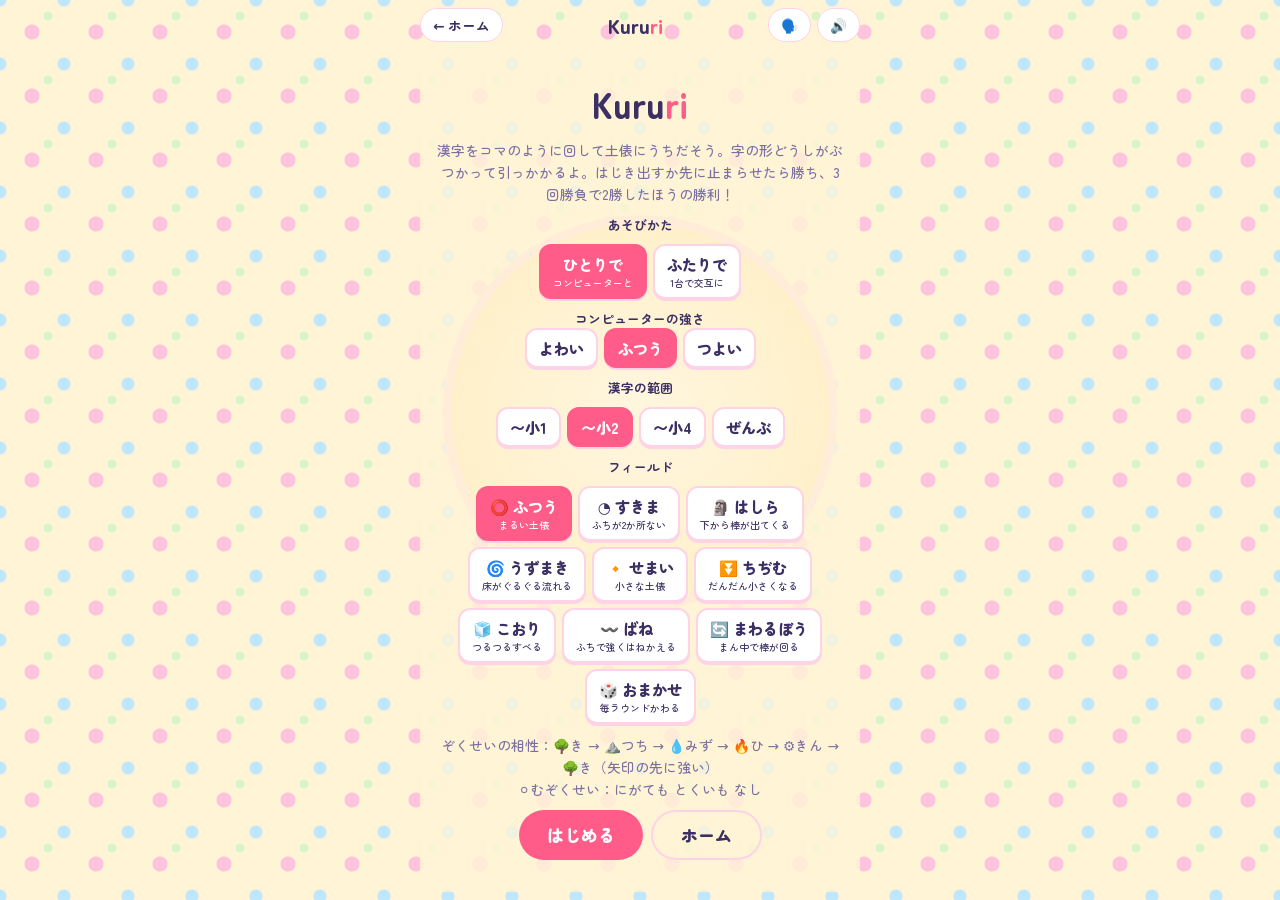
==== koma.html @ aec31d91 "Add files via upload" ====
<!DOCTYPE html>
<html lang="ja">
<head>
<meta charset="utf-8">
<meta name="viewport" content="width=device-width, initial-scale=1, maximum-scale=1, user-scalable=no, viewport-fit=cover">
<title>Kururi</title>
<meta name="apple-mobile-web-app-capable" content="yes">
<meta name="mobile-web-app-capable" content="yes">
<meta name="apple-mobile-web-app-title" content="Busyu">
<meta name="theme-color" content="#FFF4D6">
<link rel="manifest" href="manifest.json">
<link rel="apple-touch-icon" href="icon-180.png">
<link rel="icon" href="icon-192.png">
<link rel="stylesheet" href="fonts.css">
<style>
:root{
  box-sizing:border-box;padding-top:env(safe-area-inset-top,0px);padding-bottom:env(safe-area-inset-bottom,0px);
  --bg:#EEEAE2;--ink:#2A2620;--muted:#6F675C;--field:#FBF9F5;--line:#DCD4C7;--shu:#C8402E;--ai:#2F6DB5;--gold:#E0A100;
  --dish1:#F4EFE6;--dish2:#D9CDB8;
}
@media (prefers-color-scheme:dark){:root:not([data-theme="light"]):not([data-theme="pop"]){--bg:#15130F;--ink:#EEE8DE;--muted:#9C9384;--field:#1F1C17;--line:#3A352D;--shu:#F07A6A;--ai:#6FA8E8;--gold:#F2C14E;--dish1:#2A261F;--dish2:#141210}}
:root[data-theme="dark"]{--bg:#15130F;--ink:#EEE8DE;--muted:#9C9384;--field:#1F1C17;--line:#3A352D;--shu:#F07A6A;--ai:#6FA8E8;--gold:#F2C14E;--dish1:#2A261F;--dish2:#141210}
*{box-sizing:border-box}
html,body{margin:0;height:100%}
body{background:var(--bg);color:var(--ink);font-family:"Zen Maru Gothic","Hiragino Maru Gothic ProN","Hiragino Sans","Noto Sans JP",system-ui,sans-serif;
  display:flex;flex-direction:column;align-items:center;padding:8px 10px;overflow:hidden;-webkit-tap-highlight-color:transparent;user-select:none;-webkit-user-select:none}
.top{display:flex;align-items:center;justify-content:space-between;width:100%;max-width:440px;margin-bottom:4px;gap:8px}
h1{font-size:1.3rem;font-weight:900;margin:0}
h1 span{color:var(--shu)}
.icon{font:inherit;font-size:.85rem;font-weight:700;height:34px;padding:0 12px;border-radius:999px;border:1.5px solid var(--line);background:var(--field);color:var(--ink);cursor:pointer}
.icon[aria-pressed="false"]{opacity:.45}
.stage{position:relative;flex:1;min-height:0;width:100%;max-width:440px;display:flex;justify-content:center}
canvas{display:block;height:100%;max-width:100%;touch-action:none}
.overlay{position:absolute;inset:0;display:flex;flex-direction:column;align-items:center;justify-content:safe center;gap:10px;padding:16px;text-align:center;overflow-y:auto;
  background:color-mix(in srgb,var(--bg) 93%,transparent);z-index:5;border-radius:16px}
.overlay[hidden]{display:none}
.overlay.flip{transform:rotate(180deg)}
.overlay h2{font-size:clamp(1.6rem,7vw,2.2rem);font-weight:900;margin:0}
.overlay p{margin:0;color:var(--muted);line-height:1.6;font-size:.86rem}
.who{font-weight:900;font-size:1.05rem;padding:4px 14px;border-radius:999px;color:#fff}
.who.a{background:var(--shu)}.who.b{background:var(--ai)}
.seg{display:flex;gap:6px;flex-wrap:wrap;justify-content:center}
.seg button{font:inherit;font-weight:900;font-size:.95rem;padding:7px 12px;border-radius:12px;border:2px solid var(--line);background:var(--field);color:var(--ink);cursor:pointer;min-width:52px}
.seg button[aria-pressed="true"]{border-color:var(--shu);background:var(--shu);color:#fff}
.seg small{display:block;font-size:.62rem;font-weight:500}
.label{font-weight:700;font-size:.8rem}
.cards{display:grid;grid-template-columns:repeat(2,minmax(0,1fr));gap:8px;width:100%;max-width:380px}
.card{font:inherit;color:var(--ink);background:var(--field);border:2px solid var(--line);border-radius:16px;padding:10px 8px;cursor:pointer;display:flex;flex-direction:column;align-items:center;gap:2px}
.card[aria-pressed="true"]{border-color:var(--ec);box-shadow:0 0 0 2px var(--ec) inset}
.card{position:relative}
.card .fav{position:absolute;top:6px;left:8px;font-size:.62rem;font-weight:900;color:var(--gold)}
.card .k{font-size:2.6rem;font-weight:900;line-height:1.1;color:var(--ec)}
.card .y{font-size:.85rem;font-weight:900}
.card .el{font-size:.72rem;font-weight:700;color:#fff;background:var(--ec);border-radius:999px;padding:1px 10px;margin:2px 0}
.card .st{font-size:.68rem;color:var(--muted);line-height:1.5;text-align:left;width:100%;padding:0 4px}
.card .st b{color:var(--gold);letter-spacing:-1px}
.quizk{font-size:4.2rem;font-weight:900;line-height:1}
.choices{display:grid;gap:8px;width:100%;max-width:300px}
.choices button{font:inherit;font-size:1.3rem;font-weight:900;padding:12px;border-radius:14px;border:2px solid var(--line);background:var(--field);color:var(--ink);cursor:pointer}
.choices button.ok{background:#2E8B57;border-color:#2E8B57;color:#fff}
.choices button.ng{background:var(--shu);border-color:var(--shu);color:#fff}
button.go,button.sub{font:inherit;font-weight:900;font-size:1.05rem;border:none;border-radius:999px;padding:11px 28px;background:var(--shu);color:#fff;cursor:pointer}
button.go:disabled{opacity:.4}
button.sub{background:transparent;color:var(--ink);border:2px solid var(--line)}
button:focus-visible{outline:3px solid var(--ink);outline-offset:3px}
.btns{display:flex;gap:8px;flex-wrap:wrap;justify-content:center}
.chart{font-size:.75rem;color:var(--muted);line-height:1.6}
.fab{position:absolute;z-index:3;border:none;border-radius:999px;font:inherit;font-weight:900;cursor:pointer;touch-action:none;padding:0 16px;height:46px}
.fab[hidden]{display:none}
#confirm{left:50%;transform:translateX(-50%);bottom:10px;background:var(--ink);color:var(--field);font-size:1rem}
#confirm.topside{bottom:auto;top:10px;transform:translateX(-50%) rotate(180deg)}
#spA{left:10px;bottom:10px;background:var(--shu);color:#fff}
#spB{right:10px;top:10px;background:var(--ai);color:#fff;transform:rotate(180deg)}
#spB.cpu{display:none}
.fab:disabled{opacity:.3}
.askbox{z-index:20!important;background:color-mix(in srgb,var(--bg) 85%,transparent)!important}
/* pop theme for kids: pastel colours, polka dots */
:root[data-theme="pop"]{--bg:#FFF4D6;--ink:#3B2F63;--muted:#7C70A3;--field:#FFFFFF;--line:#FFD3E6;--shu:#FF5C8A;--slab:#F4A259;--ai:#3D8BFF;--gold:#FFB400;--dish1:#FFFFFF;--dish2:#FFE39A}
:root[data-theme="pop"] body{background:
  radial-gradient(circle,#FFC4DD 0 7px,transparent 8px) 0 0/64px 64px,
  radial-gradient(circle,#BFE6FF 0 6px,transparent 7px) 32px 32px/64px 64px,
  radial-gradient(circle,#D7F5C4 0 4px,transparent 5px) 16px 48px/64px 64px,
  #FFF4D6}
:root[data-theme="pop"] .overlay{background:color-mix(in srgb,#FFF4D6 80%,transparent)}
:root[data-theme="pop"] #home,:root[data-theme="pop"] #zukan{background:transparent}
:root[data-theme="pop"] .tile{background:color-mix(in srgb,var(--tc) 14%,#fff);border-color:color-mix(in srgb,var(--tc) 35%,#fff);box-shadow:0 4px 0 color-mix(in srgb,var(--tc) 45%,#fff)}
:root[data-theme="pop"] .seg button,:root[data-theme="pop"] .card,:root[data-theme="pop"] .chip{box-shadow:0 2px 0 var(--line)}
.themes{display:flex;gap:6px;justify-content:center;flex-wrap:wrap;margin-top:6px}
.themes button{font:inherit;font-size:.78rem;font-weight:700;padding:5px 10px;border-radius:999px;border:1.5px solid var(--line);background:var(--field);color:var(--ink);cursor:pointer}
.themes button[aria-pressed="true"]{background:var(--ink);color:var(--field);border-color:var(--ink)}
</style>
<script>try{const t=localStorage.getItem("bd-theme")||"pop";if(t!=="auto")document.documentElement.dataset.theme=t}catch(e){document.documentElement.dataset.theme="pop"}</script>

</head>
<body>
<div class="top">
  <button class="icon" id="backBtn">← ホーム</button>
  <h1>Kuru<span>ri</span></h1>
  <div style="display:flex;gap:6px"><button class="icon" id="voiceBtn" aria-label="読み上げ">🗣️</button><button class="icon" id="sfxBtn" aria-label="効果音">🔊</button></div>
</div>
<div class="stage" id="stage">
  <canvas id="cv"></canvas>
  <button class="fab" id="confirm" hidden>けってい</button>
  <button class="fab" id="spA" hidden>ひっさつ！</button>
  <button class="fab" id="spB" hidden>ひっさつ！</button>

  <div class="overlay" id="menu">
    <h2>Kuru<span style="color:var(--shu)">ri</span></h2>
    <p>漢字をコマのように回して土俵にうちだそう。字の形どうしがぶつかって引っかかるよ。はじき出すか先に止まらせたら勝ち、3回勝負で2勝したほうの勝利！</p>
    <div class="label">あそびかた</div>
    <div class="seg" id="modeSeg"><button data-v="cpu">ひとりで<small>コンピューターと</small></button><button data-v="vs">ふたりで<small>1台で交互に</small></button></div>
    <div id="lvBox"><div class="label">コンピューターの強さ</div>
      <div class="seg" id="lvSeg"><button data-v="1">よわい</button><button data-v="2">ふつう</button><button data-v="3">つよい</button></div></div>
    <div class="label">漢字の範囲</div>
    <div class="seg" id="grSeg"></div>
    <div class="label">フィールド</div>
    <div class="seg" id="fieldSeg"></div>
    <p class="chart">ぞくせいの相性：🌳き → ⛰️つち → 💧みず → 🔥ひ → ⚙️きん → 🌳き（矢印の先に強い）<br>⚪むぞくせい：にがても とくいも なし</p>
    <div class="btns"><button class="go" id="startBtn">はじめる</button><button class="sub" id="menuHome">ホーム</button></div>
  </div>

  <div class="overlay" id="pick" hidden>
    <span class="who" id="pickWho"></span>
    <p>コマにする漢字をえらぼう。字が大きくて画数が多いほど重く、少ないほど速い。</p>
    <div class="cards" id="cards"></div>
    <button class="go" id="pickOk" disabled>これにする</button>
  </div>

  <div class="overlay" id="quiz" hidden>
    <span class="who" id="quizWho"></span>
    <p>よみクイズ！正解すると回転パワーアップ</p>
    <div class="quizk" id="quizK"></div>
    <div class="choices" id="choices"></div>
    <p id="quizMsg" style="min-height:1.6em;font-weight:900;color:var(--ink)"></p>
  </div>

  <div class="overlay askbox" id="ask" hidden>
    <p class="big" id="askMsg">ゲームをやめてホームにもどりますか？</p>
    <div class="btns"><button class="go" id="askYes">もどる</button><button class="sub" id="askNo">つづける</button></div>
  </div>
  <div class="overlay" id="result" hidden>
    <h2 id="resTitle"></h2>
    <p id="resDetail" style="font-size:1rem;color:var(--ink)"></p>
    <div class="btns"><button class="go" id="againBtn">もう一回</button><button class="sub" id="menuBtn">設定</button></div>
  </div>
</div>
<script src="matter.min.js"></script>
<script>
// ================= data =================
// 字|学年(7=中学)|音|訓|意味  — grouped by radical
const RAD_SRC=[
 ["氵","さんずい","#2F80D0","h.32",`水|1|スイ|みず|みず|w
海|2|カイ|うみ|うみ
池|2|チ|いけ|いけ
汽|2|キ|—|ゆげ
活|2|カツ|—|いきる・いきいきする
泳|3|エイ|およ(ぐ)|およぐ
波|3|ハ|なみ|なみ
湖|3|コ|みずうみ|みずうみ
流|3|リュウ・ル|なが(れる)|ながれる
決|3|ケツ|き(める)|きめる
港|3|コウ|みなと|みなと
温|3|オン|あたた(かい)|あたたかい
漢|3|カン|—|中国の古い国の名・おとこ
油|3|ユ|あぶら|あぶら
洗|6|セン|あら(う)|あらう
澤|7|タク|さわ|さわ（沢の古い字）`],
 ["木","きへん","#8B5A2B","h.38",`木|1|モク・ボク|き|き|w
本|1|ホン|もと|ほん・もと|w
森|1|シン|もり|もり|w
林|1|リン|はやし|はやし
校|1|コウ|—|まなびや・学校
村|1|ソン|むら|むら
板|3|ハン・バン|いた|いた
柱|3|チュウ|はしら|はしら
橋|3|キョウ|はし|はし
根|3|コン|ね|ね・もと
植|3|ショク|う(える)|うえる
横|3|オウ|よこ|よこ
松|4|ショウ|まつ|まつの木
桜|5|オウ|さくら|さくら
机|6|キ|つくえ|つくえ`],
 ["亻","にんべん","#EF6C00","h.3",`人|1|ジン・ニン|ひと|ひと|w
休|1|キュウ|やす(む)|やすむ
体|2|タイ・テイ|からだ|からだ
作|2|サク・サ|つく(る)|つくる
何|2|カ|なに・なん|なに
住|3|ジュウ|す(む)|すむ
使|3|シ|つか(う)|つかう
仕|3|シ・ジ|つか(える)|つかえる
便|4|ベン・ビン|たよ(り)|べんり・たより
位|4|イ|くらい|くらい・いる場所
信|4|シン|—|しんじる
例|4|レイ|たと(える)|たとえ
値|6|チ|ね・あたい|ねだん・あたい`],
 ["艹","くさかんむり","#3FA34D","k.32",`花|1|カ|はな|はな
草|1|ソウ|くさ|くさ
茶|2|チャ・サ|—|おちゃ
薬|3|ヤク|くすり|くすり
葉|3|ヨウ|は|は（植物の）
落|3|ラク|お(ちる)|おちる
苦|3|ク|くる(しい)・にが(い)|くるしい・にがい
荷|3|カ|に|にもつ
芽|4|ガ|め|め（植物の）
菜|4|サイ|な|な・やさい
英|4|エイ|—|すぐれる・イギリス
若|6|ジャク|わか(い)|わかい`],
 ["言","ごんべん","#4A55C0","h.4",`言|2|ゲン・ゴン|い(う)|いう・ことば|w
話|2|ワ|はな(す)|はなす
語|2|ゴ|かた(る)|ことば・かたる
読|2|ドク・トク|よ(む)|よむ
記|2|キ|しる(す)|かきしるす
計|2|ケイ|はか(る)|はかる・かぞえる
詩|3|シ|—|し（ポエム）
調|3|チョウ|しら(べる)|しらべる・ととのえる
談|3|ダン|—|はなしあう
説|4|セツ|と(く)|ときあかす
試|4|シ|ため(す)|ためす・こころみる
訓|4|クン|—|おしえる・くんよみ
誌|6|シ|—|かきしるす・ざっし`],
 ["糸","いとへん","#A35BD6","h.4",`糸|1|シ|いと|いと|w
紙|2|シ|かみ|かみ
線|2|セン|—|すじ・せん
細|2|サイ|ほそ(い)・こま(かい)|ほそい・こまかい
組|2|ソ|く(む)|くむ・くみ
絵|2|カイ・エ|—|え
終|3|シュウ|お(わる)|おわる
級|3|キュウ|—|だんかい・クラス
練|3|レン|ね(る)|ねる・きたえる
緑|3|リョク|みどり|みどり
結|4|ケツ|むす(ぶ)|むすぶ
給|4|キュウ|—|あたえる
続|4|ゾク|つづ(く)|つづく`],
 ["扌","てへん","#C2185B","h.34",`手|1|シュ|て|て|w
持|3|ジ|も(つ)|もつ
投|3|トウ|な(げる)|なげる
指|3|シ|ゆび・さ(す)|ゆび・さす
拾|3|シュウ・ジュウ|ひろ(う)|ひろう
打|3|ダ|う(つ)|うつ
折|4|セツ|お(る)|おる
技|5|ギ|わざ|わざ
採|5|サイ|と(る)|とる・えらぶ
授|5|ジュ|さず(ける)|さずける
捨|6|シャ|す(てる)|すてる
拡|6|カク|—|ひろげる
押|7|オウ|お(す)|おす`],
 ["宀","うかんむり","#A1442F","k.34~8",`家|2|カ・ケ|いえ・や|いえ
室|2|シツ|むろ|へや
安|3|アン|やす(い)|やすらか・やすい
客|3|キャク|—|おきゃく
宿|3|シュク|やど|やど
守|3|シュ|まも(る)|まもる
定|3|テイ|さだ(める)|さだめる・きめる
実|3|ジツ|み|み・ほんとう
宮|3|キュウ・グウ|みや|みや・ごてん
寒|3|カン|さむ(い)|さむい
害|4|ガイ|—|そこなう
宝|6|ホウ|たから|たから`],
 ["辶","しんにょう","#5F7A94","n.32,.2",`道|2|ドウ|みち|みち
通|2|ツウ|とお(る)|とおる・かよう
近|2|キン|ちか(い)|ちかい
遠|2|エン|とお(い)|とおい
週|2|シュウ|—|一週間
送|3|ソウ|おく(る)|おくる
進|3|シン|すす(む)|すすむ
運|3|ウン|はこ(ぶ)|はこぶ・めぐりあわせ
遊|3|ユウ|あそ(ぶ)|あそぶ
速|3|ソク|はや(い)|はやい
返|3|ヘン|かえ(す)|かえす
達|4|タツ|—|とどく・すぐれる`],
 ["⺮","たけかんむり","#1F9E89","k.36",`竹|1|チク|たけ|たけ|w
答|2|トウ|こた(える)|こたえる
算|2|サン|—|かぞえる
筆|3|ヒツ|ふで|ふで
箱|3|—|はこ|はこ
第|3|ダイ|—|じゅんばん
等|3|トウ|ひと(しい)|ひとしい・など
笑|4|ショウ|わら(う)|わらう
節|4|セツ|ふし|ふし・くぎり
管|4|カン|くだ|くだ
筋|6|キン|すじ|すじ
簡|6|カン|—|てがる・かんたん
箸|7|—|はし|はし（食事の）`],
 ["日","ひへん","#F2B705","h.33~16",`日|1|ニチ・ジツ|ひ|ひ・おひさま|w
早|1|ソウ|はや(い)|はやい|k.5
星|2|セイ|ほし|ほし|k.5
明|2|メイ|あか(るい)|あかるい
時|2|ジ|とき|とき
晴|2|セイ|は(れる)|はれる
曜|2|ヨウ|—|ようび
暗|3|アン|くら(い)|くらい
昭|3|ショウ|—|あきらか
昨|4|サク|—|きのう・ひとつまえ
映|6|エイ|うつ(る)|うつる
暖|6|ダン|あたた(かい)|あたたかい
晩|6|バン|—|ゆうがた・よる`],
 ["金","かねへん","#9AA3AB","h.4",`金|1|キン・コン|かね|かね・きん|w
鉄|3|テツ|—|てつ
銀|3|ギン|—|ぎん
鏡|4|キョウ|かがみ|かがみ
録|4|ロク|—|かきしるす
銅|5|ドウ|—|どう（金属）
針|6|シン|はり|はり
鋼|6|コウ|はがね|はがね
鉛|7|エン|なまり|なまり
鈴|7|レイ・リン|すず|すず
鍋|7|—|なべ|なべ`],
 ["口","くちへん","#E53935","h.3~10",`口|1|コウ・ク|くち|くち|w
右|1|ウ・ユウ|みぎ|みぎ|b.3,.45,1,1
名|1|メイ・ミョウ|な|なまえ|a.5
味|3|ミ|あじ|あじ
唱|4|ショウ|とな(える)|となえる
呼|6|コ|よ(ぶ)|よぶ
吸|6|キュウ|す(う)|すう
吹|7|スイ|ふ(く)|ふく
叫|7|キョウ|さけ(ぶ)|さけぶ
吐|7|ト|は(く)|はく
咲|7|—|さ(く)|さく
喫|7|キツ|—|のむ・すう
噴|7|フン|ふ(く)|ふきだす`],
 ["女","おんなへん","#D94F9E","h.4",`女|1|ジョ・ニョ|おんな|おんな|w
妹|2|マイ|いもうと|いもうと
姉|2|シ|あね|あね
始|3|シ|はじ(める)|はじめる
好|4|コウ|す(き)|すき・このむ
媛|4|エン|ひめ|ひめ（愛媛）
姓|7|セイ・ショウ|—|みょうじ
婚|7|コン|—|けっこん
娘|7|—|むすめ|むすめ
嫁|7|カ|よめ|よめ
妙|7|ミョウ|—|ふしぎ・すぐれている`],
 ["子","こへん","#35A7D8","w",`子|1|シ・ス|こ|こども|w
字|1|ジ|あざ|もじ|a.55
学|1|ガク|まな(ぶ)|まなぶ|a.5`],
 ["田","たへん","#7A8F2A","w",`田|1|デン|た|たんぼ|w
町|1|チョウ|まち|まち|h.45
男|1|ダン・ナン|おとこ|おとこ|k.5
番|2|バン|—|じゅんばん|a.45`],
 ["礻","しめすへん","#B23A48","h.35",`社|2|シャ|やしろ|やしろ・会社
神|3|シン・ジン|かみ|かみさま
祥|7|ショウ|—|めでたいこと・しるし`],
 ["力","ちから","#D84315","w",`力|1|リョク・リキ|ちから|ちから|w
加|4|カ|くわ(える)|くわえる|h.5
助|3|ジョ|たす(ける)|たすける|r.45
動|3|ドウ|うご(く)|うごく|r.45`],
 ["阝","こざとへん","#6D8B74","h.33",`陽|3|ヨウ|—|たいよう・ひなた
院|3|イン|—|たてもの・びょういん
階|3|カイ|—|かいだん・…かい`],
 ["風","かぜ","#5FA8A0","w",`風|2|フウ|かぜ|かぜ`],
 ["癶","はつがしら","#8E6C8A","k.4",`登|3|トウ・ト|のぼ(る)|のぼる`],
 ["一","いち","#3D5A80","w",`一|1|イチ|ひと(つ)|ひとつ|w
三|1|サン|み(っつ)|みっつ|w
上|1|ジョウ|うえ|うえ|a.25
下|1|カ・ゲ|した|した|k.25
七|1|シチ|なな|ななつ|w
万|2|マン・バン|—|まん・とてもたくさん|w`],
 ["大","だい","#6D4C9F","w",`大|1|ダイ・タイ|おお(きい)|おおきい|w
天|1|テン|あま|そら|w
太|2|タイ|ふと(い)|ふとい|w`],
 ["十","じゅう","#5C6BC0","w",`十|1|ジュウ|とお|とお|w
千|1|セン|ち|せん（数）|w
午|2|ゴ|—|ひるの十二時|w
南|2|ナン|みなみ|みなみ|k.3`],
 ["八","はち","#B5651D","w",`八|1|ハチ|や(っつ)|やっつ|w
六|1|ロク|む(っつ)|むっつ|a.45
公|2|コウ|おおやけ|みんなの|k.45`],
 ["王","おうへん","#D4A017","h.4",`王|1|オウ|—|おうさま|w
玉|1|ギョク|たま|たま|w
理|2|リ|—|すじみち・りか|h.4`],
 ["土","つちへん","#A0522D","h.35",`土|1|ド・ト|つち|つち|w
地|2|チ・ジ|—|じめん|h.35
場|2|ジョウ|ば|ばしょ|h.35`],
 ["雨","あめかんむり","#4FA3B8","k.45",`雨|1|ウ|あめ|あめ|w
雪|2|セツ|ゆき|ゆき|k.45
雲|2|ウン|くも|くも|k.45
電|2|デン|—|でんき|k.45`],
];
const OJAMA_SRC=`乙|7|オツ|—|二番目
了|7|リョウ|—|おわる
丸|2|ガン|まる|まる
久|5|キュウ|ひさ(しい)|ひさしい
才|2|サイ|—|うまれつきの力
丈|7|ジョウ|たけ|ながさ・じょうぶ`;
// 語|よみ|意味
const BWORD_SRC=`茶室|ちゃしつ|茶道をする部屋
実話|じつわ|本当にあった話
記録|きろく|書きのこすこと
計算|けいさん|数をかぞえて答えを出すこと
説明|せつめい|わかるように話すこと
調節|ちょうせつ|ちょうどよくととのえること
談笑|だんしょう|笑いながら話すこと
筆記|ひっき|書きとること
細流|さいりゅう|細い川の流れ
結婚|けっこん|夫婦になること
緑茶|りょくちゃ|緑色の日本茶
持続|じぞく|長くつづくこと
指定|してい|これと決めること
寒波|かんぱ|はげしい寒さがやってくること
通信|つうしん|知らせを伝えること
送信|そうしん|データなどを送ること
遊泳|ゆうえい|泳ぐこと
返信|へんしん|返事を送ること
時計|とけい|時刻をはかる道具
暖流|だんりゅう|あたたかい海の流れ
鉄橋|てっきょう|鉄でできた橋
始終|しじゅう|始めから終わりまで・いつも
体温|たいおん|体の温度
作詩|さくし|詩をつくること
苦笑|くしょう|にがわらい
英語|えいご|イギリスやアメリカなどのことば
林道|りんどう|林の中の道
村道|そんどう|村の道
温暖|おんだん|気候があたたかいこと
決定|けってい|はっきり決めること
流通|りゅうつう|品物が世の中に出回ること
洗練|せんれん|あかぬけて上品になること
油絵|あぶらえ|油絵の具でかいた絵
何時|なんじ|何時ごろか
作家|さっか|小説などを書く人
寒暖|かんだん|寒さとあたたかさ
定時|ていじ|決まった時刻
宝箱|たからばこ|宝物を入れる箱
運休|うんきゅう|電車やバスが運転を休むこと
達筆|たっぴつ|字が上手なこと
近海|きんかい|陸に近い海
速記|そっき|すばやく書きとること
等級|とうきゅう|ランク・段階
晩婚|ばんこん|年をとってからの結婚
時速|じそく|1時間に進むきょり
暗記|あんき|そらでおぼえること
銅線|どうせん|銅でできた線
鉄道|てつどう|線路の上を走る乗り物
針葉|しんよう|針のように細い葉
喫茶|きっさ|お茶を飲むこと
折紙|おりがみ|紙を折っていろいろな形を作る遊び
給油|きゅうゆ|燃料を入れること
紙箱|かみばこ|紙でできた箱
訓練|くんれん|くり返し練習してきたえること
男子|だんし|男の子
女子|じょし|女の子
大木|たいぼく|大きな木
本日|ほんじつ|きょう
早口|はやくち|話すのがはやいこと
人口|じんこう|そこに住む人の数
十字|じゅうじ|十の字の形
王子|おうじ|王さまの男の子ども
大人|おとな|一人前になった人
日本|にほん|わたしたちの国
一本|いっぽん|一つの細長いもの
三日|みっか|月の三番目の日・三日間
天下|てんか|世の中ぜんたい
村人|むらびと|村に住む人
休日|きゅうじつ|休みの日
十人|じゅうにん|十の人
大王|だいおう|王さまの中の王さま
町村|ちょうそん|町と村
男女|だんじょ|男と女
名人|めいじん|とても上手な人
上手|じょうず|うまいこと
下手|へた|うまくないこと
雨天|うてん|雨の日
電池|でんち|電気をためるもの
雨水|あまみず|雨の水
竹林|ちくりん|竹の林
水田|すいでん|水をはった田んぼ
木星|もくせい|太陽系でいちばん大きい星
金星|きんせい|明けの明星・よいの明星
土星|どせい|輪のある星
十日|とおか|月の十番目の日・十日間
七日|なのか|月の七番目の日・七日間
女王|じょおう|女の王さま
手紙|てがみ|人に送る文
南口|みなみぐち|南がわの出入り口
大地|だいち|広い土地
番地|ばんち|住所の番号
名字|みょうじ|家の名前
日記|にっき|毎日のできごとを書いたもの`;
const DWORD_SRC=`花火|はなび|火薬で光や音を楽しむもの
読書|どくしょ|本を読むこと
電車|でんしゃ|電気で線路を走る乗り物
学校|がっこう|勉強をするところ
青空|あおぞら|晴れた青い空
友達|ともだち|仲のよい人
時間|じかん|時の長さ
音楽|おんがく|音でつくる芸術
天気|てんき|空のようす
地図|ちず|土地のようすを表した図
新聞|しんぶん|ニュースをのせた印刷物
漢字|かんじ|中国から伝わった文字
野菜|やさい|食べるために育てる草
図書|としょ|本
雪山|ゆきやま|雪がつもった山
夕日|ゆうひ|夕方の太陽`;
const IDIOM_SRC=`一石二鳥|いっせきにちょう|一つのことで二つの得をすること
十人十色|じゅうにんといろ|考えや好みは人それぞれちがうこと
一期一会|いちごいちえ|一生に一度の出会いを大切にすること
温故知新|おんこちしん|昔のことを学んで新しい知識を得ること
花鳥風月|かちょうふうげつ|自然の美しい景色
以心伝心|いしんでんしん|言葉にしなくても心が通じ合うこと
晴耕雨読|せいこううどく|晴れたら畑仕事、雨なら読書というのんびりした暮らし
七転八起|しちてんはっき|何度失敗してもくじけず立ち上がること
起承転結|きしょうてんけつ|物語や文章の組み立て方
自画自賛|じがじさん|自分で自分をほめること
千差万別|せんさばんべつ|いろいろなちがいがあること
臨機応変|りんきおうへん|その場に合わせてうまく対応すること
一心同体|いっしんどうたい|心も体も一つのように強く結びつくこと
試行錯誤|しこうさくご|失敗をくり返しながら正しいやり方を見つけること`;

const KDATA={};
// region codes (where the radical sits, as fractions of the character box):
// w=whole, hX=left(へん), kX=top(かんむり), aX=bottom(あし), nX,Y=にょう, bU0,V0,U1,V1=box; "~T"=extra touch tolerance(px)
function parseRegion(code){
  const [c,t]=code.split("~"),ty=c[0],v=c.slice(1).split(",").map(Number);
  const boxes=ty==="w"?[[0,0,1,1]]:ty==="h"?[[0,0,v[0],1]]:ty==="k"?[[0,0,1,v[0]]]:ty==="a"?[[0,1-v[0],1,1]]:
    ty==="n"?[[0,0,v[0],1],[0,1-v[1],1,1]]:ty==="r"?[[1-v[0],0,1,1]]:[v];
  return{code,boxes,tol:t?+t:4};
}
const parseK=(line,rad,grp)=>{const [k,g,on,kun,mean,reg]=line.split("|");
  KDATA[k]={k,g:+g,on,kun,mean,rad,grp,reg:grp?parseRegion(reg||grp.region):null};return k};
const RADICALS=RAD_SRC.map(([sym,name,color,region,src])=>{
  const grp={sym,name,color,region};grp.all=src.split("\n").map(l=>parseK(l,name+"（"+sym+"）",grp));return grp});
const OJAMA=OJAMA_SRC.split("\n").map(l=>parseK(l,null));
const WORDS={};
const parseW=(src,type)=>src.split("\n").map(l=>{const [w,yomi,mean]=l.split("|");WORDS[w]={w,yomi,mean,type};return w});
const BUSYU_JUKUGO=parseW(BWORD_SRC,"juku");
const DOSU_ONLY=parseW(DWORD_SRC,"juku");
const DOSU_JUKUGO=[...DOSU_ONLY,...BUSYU_JUKUGO];
const IDIOMS=parseW(IDIOM_SRC,"idiom");
const ALL_KANJI=[...RADICALS.flatMap(r=>r.all),...OJAMA];
const GRADES=[{g:1,name:"〜小1"},{g:2,name:"〜小2"},{g:4,name:"〜小4"},{g:6,name:"〜小6"},{g:7,name:"ぜんぶ"}];
const gradeName=g=>g>=7?"中学":`小${g}`;
// reading to show and speak: kun-yomi if there is one, otherwise on-yomi, in hiragana
const kata2hira=t=>t.replace(/[\u30a1-\u30f6]/g,c=>String.fromCharCode(c.charCodeAt(0)-0x60));
const YOMI={一:"いち",三:"さん",七:"しち",八:"はち",十:"じゅう",六:"ろく",千:"せん",万:"まん",校:"こう",学:"がく",上:"うえ",下:"した",
  天:"てん",公:"こう",午:"ご",王:"おう",字:"じ",番:"ばん",電:"でん",地:"ち",理:"り",本:"ほん",名:"な",陽:"よう",祥:"しょう",加:"くわえる",社:"しゃ",力:"ちから",九:"きゅう",才:"さい"};
function readingOf(k){const d=KDATA[k];if(!d)return"";if(YOMI[k])return YOMI[k];const r=d.kun!=="—"?d.kun:d.on;return kata2hira(r.split("・")[0].replace(/[()]/g,""))}

// ================= コマバトル =================
const $=id=>document.getElementById(id);
function store(k,v){try{if(v===undefined)return localStorage.getItem(k);localStorage.setItem(k,v)}catch(e){return null}}
const css=n=>getComputedStyle(document.documentElement).getPropertyValue(n).trim();
let COL={};function readCols(){COL={ink:css("--ink"),muted:css("--muted"),field:css("--field"),line:css("--line"),shu:css("--shu"),ai:css("--ai"),gold:css("--gold"),d1:css("--dish1"),d2:css("--dish2")}}
matchMedia("(prefers-color-scheme:dark)").addEventListener("change",readCols);

// five elements: each beats the next one in the cycle
const ELEM={
  ki:{name:"き",icon:"🌳",color:"#3FA34D"},tsuchi:{name:"つち",icon:"⛰️",color:"#A0522D"},mizu:{name:"みず",icon:"💧",color:"#2F80D0"},
  hi:{name:"ひ",icon:"🔥",color:"#E8590C"},kin:{name:"きん",icon:"⚙️",color:"#7E8B98"},mu:{name:"むぞくせい",icon:"⚪",color:"#8A7F70"}};
const CYCLE=["ki","tsuchi","mizu","hi","kin"];
const RAD_ELEM={"木":"ki","艹":"ki","⺮":"ki","日":"hi","土":"tsuchi","田":"tsuchi","金":"kin","王":"kin","氵":"mizu","雨":"mizu","阝":"tsuchi","風":"ki"};
// kanji the player knows well: one of them is always among the four cards, whatever the grade range
const FAV=["太","祥","実","加","森","澤","風","登","千","陽"];
const elemOf=k=>{const g=KDATA[k]&&KDATA[k].grp;return g&&RAD_ELEM[g.sym]||"mu"};
function adv(a,b){ // multiplier when element a hits element b
  const i=CYCLE.indexOf(a),j=CYCLE.indexOf(b);if(i<0||j<0)return 1;
  if((i+1)%5===j)return 1.5;if((j+1)%5===i)return .75;return 1;
}
const beats=e=>{const i=CYCLE.indexOf(e);return i<0?null:CYCLE[(i+1)%5]};
const beatenBy=e=>{const i=CYCLE.indexOf(e);return i<0?null:CYCLE[(i+4)%5]};

// weight from how much ink the character has
const inkCache={};
const off=document.createElement("canvas");off.width=off.height=64;const octx=off.getContext("2d",{willReadFrequently:true});
function inkOf(k){
  if(inkCache[k]!=null)return inkCache[k];
  octx.clearRect(0,0,64,64);octx.font=`900 60px "Zen Maru Gothic",sans-serif`;octx.textAlign="center";octx.textBaseline="middle";octx.fillText(k,32,33);
  const d=octx.getImageData(0,0,64,64).data;let n=0;for(let i=3;i<d.length;i+=4)if(d[i]>110)n++;
  return inkCache[k]=n/(64*64);
}
// weight is ranked against every kanji, so the lightest is 0.8 and the heaviest 1.8 whatever the font
let inkSorted=null;
const BAL={speed:[1.15,.4],stam:[1.1,.1],mass:[.8,.8],mrExp:.5}; // tuned by simulating heavy vs light matches to about 50:50
function statsOf(k){
  if(!inkSorted)inkSorted=Object.keys(KDATA).map(inkOf).sort((a,b)=>a-b);
  const ink=inkOf(k);let i=0;while(i<inkSorted.length&&inkSorted[i]<ink)i++;
  const w=.8+i/(inkSorted.length-1);
  // heavy kanji push harder and are hard to move; light kanji launch faster and keep spinning longer
  const t=w-.8,speed=BAL.speed[0]-BAL.speed[1]*t,stamina=BAL.stam[0]-BAL.stam[1]*t,mass=(BAL.mass[0]+BAL.mass[1]*t)*4;
  return{w,speed,stamina,mass,stars:{omosa:Math.round(t*4)+1,hayasa:Math.round((1-t)*4)+1,nebari:Math.round(1-t)+3}};
}
const starStr=n=>"★".repeat(n)+"☆".repeat(5-n);

// ================= sound & voice =================
let actx=null,sfxOn=store("km-sfx")!=="0",voiceOn=store("bd-voice")!=="0";
function ac(){if(!actx){try{actx=new(window.AudioContext||window.webkitAudioContext)()}catch(e){return null}}if(actx.state==="suspended")actx.resume();return actx}
function tone(f,dur,type="triangle",vol=.12,when=0,slide=0){
  if(!sfxOn||!ac())return;const t=actx.currentTime+when,o=actx.createOscillator(),g=actx.createGain();
  o.type=type;o.frequency.setValueAtTime(f,t);if(slide)o.frequency.exponentialRampToValueAtTime(Math.max(30,f+slide),t+dur);
  g.gain.setValueAtTime(0,t);g.gain.linearRampToValueAtTime(vol,t+.008);g.gain.exponentialRampToValueAtTime(.0001,t+dur);
  o.connect(g);g.connect(actx.destination);o.start(t);o.stop(t+dur+.05);
}
function noise(dur,vol,freq){
  if(!sfxOn||!ac())return;const n=Math.floor(actx.sampleRate*dur),buf=actx.createBuffer(1,n,actx.sampleRate),d=buf.getChannelData(0);
  for(let i=0;i<n;i++)d[i]=(Math.random()*2-1)*(1-i/n);
  const s=actx.createBufferSource(),f=actx.createBiquadFilter(),g=actx.createGain();s.buffer=buf;f.type="bandpass";f.frequency.value=freq;g.gain.value=vol;
  s.connect(f);f.connect(g);g.connect(actx.destination);s.start();
}
const NOTE=n=>440*Math.pow(2,(n-69)/12);
const SFX={
  clash(v){noise(.12,Math.min(.6,.15+v*.05),2400);tone(900+Math.random()*300,.08,"square",.04)},
  launch(){noise(.4,.25,700);tone(300,.35,"sawtooth",.04,0,500)},
  count(){tone(NOTE(76),.12,"square",.06)},go(){tone(NOTE(88),.3,"square",.08)},
  special(){tone(200,.3,"sawtooth",.08,0,900);noise(.3,.3,1200)},
  out(){tone(NOTE(60),.4,"triangle",.12,0,-200)},
  ok(){[0,4,7].forEach((s,i)=>tone(NOTE(76+s),.15,"triangle",.1,i*.06))},ng(){tone(NOTE(60),.25,"square",.06)},
  win(){[0,4,7,12,7,12].forEach((s,i)=>tone(NOTE(72+s),.2,"square",.06,i*.11))},
};
const sfx=(n,...a)=>{try{SFX[n](...a)}catch(e){}};
let jaVoice=null;
function pickVoice(){const vs=speechSynthesis.getVoices().filter(v=>/^ja/i.test(v.lang));jaVoice=vs.find(v=>v.localService)||vs[0]||null}
if("speechSynthesis" in window){pickVoice();speechSynthesis.onvoiceschanged=pickVoice}
function say(t){if(!voiceOn||!t||!("speechSynthesis" in window))return;try{speechSynthesis.cancel();const u=new SpeechSynthesisUtterance(t);u.lang="ja-JP";if(jaVoice)u.voice=jaVoice;u.rate=.95;speechSynthesis.speak(u)}catch(e){}}
function syncBtns(){$("sfxBtn").setAttribute("aria-pressed",sfxOn);$("voiceBtn").setAttribute("aria-pressed",voiceOn)}
$("sfxBtn").onclick=()=>{sfxOn=!sfxOn;store("km-sfx",sfxOn?"1":"0");syncBtns()};
$("voiceBtn").onclick=()=>{voiceOn=!voiceOn;store("bd-voice",voiceOn?"1":"0");syncBtns()};
// in-page confirmation (browser dialogs are blocked inside some viewers, such as the Claude page)
let asking=false;
function ask(msg,yes){asking=true;$("askMsg").textContent=msg;$("ask").hidden=false;
  $("askYes").onclick=()=>{asking=false;$("ask").hidden=true;yes()};
  $("askNo").onclick=()=>{asking=false;$("ask").hidden=true}}
function goHomePage(){location.href="index.html"}
$("backBtn").onclick=()=>{if(phase!=="menu"&&phase!=="end")ask("ゲームをやめてホームにもどりますか？",goHomePage);else goHomePage()};
$("menuHome").onclick=goHomePage;

// ================= world =================
const WW=360,WH=600,CX=180,CY=300,TR=26,RIM=6.6,S0=58;
let R=158;
const START={A:{x:CX,y:CY+100},B:{x:CX,y:CY-100}};
const FIELDS=[
  {id:"normal",name:"ふつう",icon:"⭕",R:158,desc:"まるい土俵"},
  {id:"gap",name:"すきま",icon:"◔",R:158,gaps:true,desc:"ふちが2か所ない"},
  {id:"pillar",name:"はしら",icon:"🗿",R:158,pillars:true,desc:"下から棒が出てくる"},
  {id:"swirl",name:"うずまき",icon:"🌀",R:158,swirl:true,desc:"床がぐるぐる流れる"},
  {id:"small",name:"せまい",icon:"🔸",R:122,desc:"小さな土俵"},
  {id:"shrink",name:"ちぢむ",icon:"⏬",R:158,shrink:true,desc:"だんだん小さくなる"},
  {id:"ice",name:"こおり",icon:"🧊",R:158,ice:true,desc:"つるつるすべる"},
  {id:"spring",name:"ばね",icon:"〰️",R:158,spring:true,desc:"ふちで強くはねかえる"},
  {id:"bar",name:"まわるぼう",icon:"🔄",R:158,bar:true,desc:"まん中で棒が回る"},
  {id:"random",name:"おまかせ",icon:"🎲",desc:"毎ラウンドかわる"},
];
let fieldSel=store("km-field")||"normal",FIELD=FIELDS[0],gaps=[],pillars=[],pillarT=0,bar=null,barAng=0;
const BAR_W=.014; // rotating bar speed (radians per physics step)
function setupField(){
  const real=FIELDS.filter(f=>f.id!=="random");
  FIELD=fieldSel==="random"?real[Math.floor(Math.random()*real.length)]:FIELDS.find(f=>f.id===fieldSel)||FIELDS[0];
  R=FIELD.R;START.A.y=CY+R*.63;START.B.y=CY-R*.63;
  gaps=[];if(FIELD.gaps){const a=Math.random()*Math.PI*2;gaps=[{a,w:.6},{a:a+Math.PI+(Math.random()-.5),w:.6}]}
  pillars=[];pillarT=1.5;
}
const inGap=ang=>gaps.some(g=>{const d=Math.abs(((ang-g.a)%(Math.PI*2)+Math.PI*3)%(Math.PI*2)-Math.PI);return d<g.w/2});
const cv=$("cv"),ctx=cv.getContext("2d"),stage=$("stage");
let scale=1,dpr=1;
function resize(){dpr=Math.min(devicePixelRatio||1,2);const r=stage.getBoundingClientRect();scale=Math.min(r.width/WW,r.height/WH);
  cv.style.width=WW*scale+"px";cv.style.height=WH*scale+"px";cv.width=Math.round(WW*scale*dpr);cv.height=Math.round(WH*scale*dpr)}
const toWorld=e=>{const r=cv.getBoundingClientRect();return{x:(e.clientX-r.left)/r.width*WW,y:(e.clientY-r.top)/r.height*WH}};

const {Engine,Bodies,Composite,Events,Body}=Matter;
// the kanji's own strokes are the collision shape, so strokes catch on each other
const N=12,RES=96,FR=.96,shapeCache={};
const soff=document.createElement("canvas");soff.width=soff.height=RES;const sctx=soff.getContext("2d",{willReadFrequently:true});
function shapeFor(k){
  if(shapeCache[k])return shapeCache[k];
  sctx.clearRect(0,0,RES,RES);sctx.font=`900 ${RES*FR}px "Zen Maru Gothic",sans-serif`;sctx.textAlign="center";sctx.textBaseline="middle";sctx.fillStyle="#000";sctx.fillText(k,RES/2,RES/2);
  const px=sctx.getImageData(0,0,RES,RES).data,cs=RES/N,grid=[];
  for(let gy=0;gy<N;gy++){const row=[];for(let gx=0;gx<N;gx++){let ink=0,tot=0;
    for(let y=Math.floor(gy*cs);y<Math.floor((gy+1)*cs);y++)for(let x=Math.floor(gx*cs);x<Math.floor((gx+1)*cs);x++){tot++;if(px[(y*RES+x)*4+3]>110)ink++}
    row.push(ink/tot>.2)}grid.push(row)}
  const used=grid.map(r=>r.map(()=>false)),rects=[];
  for(let y=0;y<N;y++)for(let x=0;x<N;x++){if(!grid[y][x]||used[y][x])continue;
    let w=1;while(x+w<N&&grid[y][x+w]&&!used[y][x+w])w++;let h=1;
    outer:while(y+h<N){for(let i=0;i<w;i++)if(!grid[y+h][x+i]||used[y+h][x+i])break outer;h++}
    for(let yy=y;yy<y+h;yy++)for(let xx=x;xx<x+w;xx++)used[yy][xx]=true;rects.push({x,y,w,h})}
  if(!rects.length)rects.push({x:4,y:4,w:4,h:4});
  const c=S0/N;return shapeCache[k]=rects.map(r=>({x:(r.x+r.w/2)*c-S0/2,y:(r.y+r.h/2)*c-S0/2,w:r.w*c,h:r.h*c}));
}
function glyphBody(k,x,y,label){
  const parts=shapeFor(k).map(r=>Bodies.rectangle(x+r.x,y+r.y,r.w,r.h,{density:.002}));
  const b=Body.create({parts,restitution:.6,friction:.08,frictionAir:.012,label});
  b.off={x:x-b.position.x,y:y-b.position.y};return b;
}
let mode=store("km-mode")==="vs"?"vs":"cpu",lv=+store("km-lv")||2,grade=+store("bd-grade")||2;
if(grade>7)grade=7;
const GR=[{g:1,name:"〜小1"},{g:2,name:"〜小2"},{g:4,name:"〜小4"},{g:7,name:"ぜんぶ"}];
const P={A:{},B:{}};
let engine=null,phase="menu",wins={A:0,B:0},round=0,tops={},aim={A:null,B:null},drag=null,count=0,battleT=0,
    sparks=[],banners=[],clock=0,last=0,shakeFx=0,roundOver=false;
const isCPU=who=>mode==="cpu"&&who==="B";
const pool=()=>Object.keys(KDATA).filter(k=>KDATA[k].grp&&KDATA[k].g<=grade);

// ================= menu =================
function seg(id,val,items,set){const el=$(id);el.innerHTML="";for(const [v,label] of items){const b=document.createElement("button");b.innerHTML=label;b.setAttribute("aria-pressed",String(v)===String(val));b.onclick=()=>{set(v);buildMenu()};el.appendChild(b)}}
function buildMenu(){
  seg("modeSeg",mode,[["cpu","ひとりで<small>コンピューターと</small>"],["vs","ふたりで<small>1台で交互に</small>"]],v=>{mode=v;store("km-mode",v)});
  seg("lvSeg",lv,[[1,"よわい"],[2,"ふつう"],[3,"つよい"]],v=>{lv=+v;store("km-lv",v)});
  seg("grSeg",grade,GR.map(g=>[g.g,g.name]),v=>{grade=+v;store("bd-grade",v)});
  seg("fieldSeg",fieldSel,FIELDS.map(f=>[f.id,`${f.icon} ${f.name}<small>${f.desc}</small>`]),v=>{fieldSel=v;store("km-field",v)});
  $("lvBox").hidden=mode!=="cpu";
}
function show(id,flip){for(const o of ["menu","pick","quiz","result"])$(o).hidden=o!==id;if(id)$(id).classList.toggle("flip",!!flip)}

// ================= pick =================
let pickChoices=[],pickSel=null,pickWho="A";
function drawPick(who){
  pickWho=who;pickSel=null;$("pickOk").disabled=true;
  const fav=FAV.filter(k=>KDATA[k]),f0=fav[Math.floor(Math.random()*fav.length)];
  const ks=pool().filter(k=>k!==f0).sort(()=>Math.random()-.5),out=f0?[f0]:[],used=new Set(out.map(elemOf));
  for(const k of ks){const e=elemOf(k);if(out.length<4&&(!used.has(e)||out.length>=3)){out.push(k);used.add(e)}}
  pickChoices=out;
  $("pickWho").textContent=who==="A"?(mode==="cpu"?"あなたの番":"Aの番"):"Bの番";$("pickWho").className="who "+who.toLowerCase();
  const box=$("cards");box.innerHTML="";
  for(const k of out){const e=ELEM[elemOf(k)],s=statsOf(k).stars,b=document.createElement("button");b.className="card";b.style.setProperty("--ec",e.color);
    const st=beats(elemOf(k)),wk=beatenBy(elemOf(k));
    b.innerHTML=`<span class="k">${k}</span><span class="y">${readingOf(k)}</span><span class="el">${e.icon} ${e.name}</span>
      <span class="st">おもさ <b>${starStr(s.omosa)}</b><br>はやさ <b>${starStr(s.hayasa)}</b><br>ねばり <b>${starStr(s.nebari)}</b><br>${st?`つよい：${ELEM[st].icon}${ELEM[st].name}　よわい：${ELEM[wk].icon}${ELEM[wk].name}`:"⚪ にがても とくいも なし"}</span>`;
    b.onclick=()=>{pickSel=k;say(readingOf(k));[...box.children].forEach(c=>c.setAttribute("aria-pressed",c===b));$("pickOk").disabled=false};
    box.appendChild(b)}
  show("pick",mode==="vs"&&who==="B");
}
$("pickOk").onclick=()=>{
  P[pickWho].k=pickSel;
  if(pickWho==="A"){if(mode==="cpu"){cpuPick();startRound()}else drawPick("B")}else startRound();
};
function cpuPick(){
  drawPickSilent();
  let k=pickChoices[Math.floor(Math.random()*pickChoices.length)];
  if(lv>=3){const ea=elemOf(P.A.k),good=pickChoices.find(c=>adv(elemOf(c),ea)>1);if(good)k=good}
  P.B.k=k;
}
function drawPickSilent(){const ks=pool().sort(()=>Math.random()-.5);pickChoices=ks.slice(0,4)}

// ================= quiz (each round, a random kanji) =================
let quizWho="A";
function drawQuiz(who){
  quizWho=who;
  const all=pool(),k=all[Math.floor(Math.random()*all.length)],ans=readingOf(k);
  const wrong=[...new Set(all.map(readingOf))].filter(r=>r&&r!==ans).sort(()=>Math.random()-.5).slice(0,2);
  const opts=[ans,...wrong].sort(()=>Math.random()-.5);
  $("quizWho").textContent=who==="A"?(mode==="cpu"?"あなた":"A"):"B";$("quizWho").className="who "+who.toLowerCase();
  $("quizK").textContent=k;$("quizMsg").textContent="";
  const box=$("choices");box.innerHTML="";
  for(const o of opts){const b=document.createElement("button");b.textContent=o;
    b.onclick=()=>{if(box.dataset.done)return;box.dataset.done=1;const ok=o===ans;
      b.classList.add(ok?"ok":"ng");if(!ok)[...box.children].find(c=>c.textContent===ans).classList.add("ok");
      P[who].bonus=ok;sfx(ok?"ok":"ng");say(ans);
      $("quizMsg").textContent=ok?"せいかい！回転パワーアップ！":`ざんねん、「${ans}」でした`;
      setTimeout(afterQuiz,1300)};
    box.appendChild(b)}
  delete box.dataset.done;
  show("quiz",mode==="vs"&&who==="B");
}
function afterQuiz(){
  if(quizWho==="A"&&mode==="vs"){drawQuiz("B");return}
  if(mode==="cpu")P.B.bonus=Math.random()<[0,.4,.65,.9][lv];
  show(null);beginAim("A");
}

// ================= rounds =================
function startRound(){
  round++;roundOver=false;phase="quiz";setupField();
  engine=Engine.create();engine.gravity.y=0;
  Events.on(engine,"collisionStart",onHit);
  tops={};
  for(const who of ["A","B"]){
    const k=P[who].k,s=statsOf(k),b=glyphBody(k,START[who].x,START[who].y,who);
    Body.setMass(b,s.mass);if(FIELD.ice)b.frictionAir=.003;Composite.add(engine.world,b);
    tops[who]={who,k,body:b,s,elem:elemOf(k),spin:0,angle:Math.random()*6,out:false,stopped:false,used:false,fall:0};
  }
  bar=null;barAng=0;
  if(FIELD.bar){bar=Bodies.rectangle(CX,CY,R*1.45,12,{isStatic:true,label:"bar",restitution:.8,chamfer:{radius:6}});Composite.add(engine.world,bar)}
  aim={A:null,B:null};
  drawQuiz("A");
}
function beginAim(who){
  phase="aim"+who;drag=null;
  if(isCPU(who)){cpuAim();return}
  banner(who==="A"?(mode==="cpu"?"ねらいを決めよう":"Aがねらう"):"Bがねらう",who==="A"?COL.shu:COL.ai,who==="B"&&mode==="vs");
  $("confirm").hidden=true;$("confirm").classList.toggle("topside",who==="B");
}
function cpuAim(){
  const me=START.B,acc=[0,.9,.45,.18][lv],toward=Math.atan2(START.A.y-me.y,START.A.x-me.x)+(Math.random()-.5)*2*acc;
  const pw=Math.min(1,[0,.45,.65,.8][lv]+(Math.random()-.5)*.3);
  aim.B={a:toward,p:pw};startCount();
}
$("confirm").onclick=()=>{
  const who=phase==="aimA"?"A":"B";if(!aim[who])return;
  $("confirm").hidden=true;
  if(who==="A"&&mode==="vs")beginAim("B");else if(who==="A")beginAim("B");else startCount();
};
function startCount(){phase="count";count=3.2;$("confirm").hidden=true}
function launch(){
  phase="battle";battleT=0;sfx("launch");
  for(const who of ["A","B"]){
    const t=tops[who],a=aim[who],sp=(3+4*a.p)*t.s.speed;
    Body.setVelocity(t.body,{x:Math.cos(a.a)*sp,y:Math.sin(a.a)*sp});
    t.spin=(70+45*a.p)*(P[who].bonus?1.2:1);t.max=t.spin;Body.setAngularVelocity(t.body,(who==="A"?1:-1)*.3);
  }
  $("spA").hidden=false;$("spA").disabled=false;
  $("spB").hidden=false;$("spB").disabled=false;$("spB").classList.toggle("cpu",mode==="cpu");
}
function special(who){
  const t=tops[who],o=tops[who==="A"?"B":"A"];if(phase!=="battle"||t.used||t.out||t.stopped)return;
  t.used=true;$("sp"+who).disabled=true;sfx("special");
  const dx=o.body.position.x-t.body.position.x,dy=o.body.position.y-t.body.position.y,d=Math.hypot(dx,dy)||1;
  Body.setVelocity(t.body,{x:dx/d*9,y:dy/d*9});t.spin=Math.max(5,t.spin-8);t.dash=.5;
  banner("ひっさつ たいあたり！",who==="A"?COL.shu:COL.ai,who==="B"&&mode==="vs");
}
$("spA").addEventListener("pointerdown",e=>{e.preventDefault();special("A")});
$("spB").addEventListener("pointerdown",e=>{e.preventDefault();special("B")});

function onHit(ev){
  for(const p of ev.pairs){
    const a=p.bodyA.parent,b=p.bodyB.parent;
    if(bar&&(a===bar||b===bar)){const t=tops[(a===bar?b:a).label];if(t){
      const rx=t.body.position.x-CX,ry=t.body.position.y-CY;
      Body.setVelocity(t.body,{x:t.body.velocity.x-ry*BAR_W*2.6,y:t.body.velocity.y+rx*BAR_W*2.6});t.spin-=2;sfx("clash",2)}continue}
    if(!tops[a.label]||!tops[b.label]||a===b)continue;
    if(battleT-lastClash<.12)continue;lastClash=battleT;
    const A=tops[a.label],B=tops[b.label],n=p.collision.normal;
    const rv=Math.abs((a.velocity.x-b.velocity.x)*n.x+(a.velocity.y-b.velocity.y)*n.y),imp=Math.max(1,rv);
    for(const [X,Y,sign] of [[A,B,-1],[B,A,1]]){
      const f=adv(Y.elem,X.elem),mr=Math.pow(Y.s.w/X.s.w,BAL.mrExp),sr=Math.pow((Y.spin+20)/(X.spin+20),.5),dash=Y.dash>0?1.6:1;
      X.spin-=imp*1.0*f*mr*dash+.5;
      const push=Math.min(4.5,imp*.3*f*sr*mr*dash);
      // push X away from Y along the contact normal
      const dir=X.body===a?-1:1;
      Body.setVelocity(X.body,{x:X.body.velocity.x+n.x*push*dir,y:X.body.velocity.y+n.y*push*dir});
      if(f>1)X.hitAdv=.5;
    }
    const mx=(a.position.x+b.position.x)/2,my=(a.position.y+b.position.y)/2;
    for(let i=0;i<14;i++){const an=Math.random()*Math.PI*2,s=60+Math.random()*200;sparks.push({x:mx,y:my,vx:Math.cos(an)*s,vy:Math.sin(an)*s,life:.4})}
    sfx("clash",imp);shakeFx=Math.min(10,imp*1.2);if(navigator.vibrate)navigator.vibrate(15);
  }
}
const STEP=1000/60;let accT=0,lastClash=-1;
function physics(dt){
  accT+=dt*1000;
  while(accT>=STEP){accT-=STEP;
    for(const t of Object.values(tops)){
      if(t.out||t.stopped)continue;
      const b=t.body,dx=CX-b.position.x,dy=CY-b.position.y,d=Math.hypot(dx,dy)||1,sr=Math.max(0,t.spin)/100;
      // bowl slope pulls toward the centre; spin makes the top drift round the dish
      let vx=b.velocity.x+dx*.0011,vy=b.velocity.y+dy*.0011;
      if(d>12){vx+=(-dy/d)*.045*sr*(t.who==="A"?1:-1);vy+=(dx/d)*.045*sr*(t.who==="A"?1:-1)}
      if(FIELD.swirl&&d>8){vx+=(-dy/d)*.07;vy+=(dx/d)*.07}
      // spin motor: keeps the kanji turning while it still has spin
      const target=(t.who==="A"?1:-1)*(.04+sr*.3);Body.setAngularVelocity(b,b.angularVelocity+(target-b.angularVelocity)*.06);
      // the dish has a raised rim: slow tops bounce back, only a hard hit flies over it
      const nx=-dx/d,ny=-dy/d,vr=vx*nx+vy*ny;
      const rimMax=FIELD.spring?9.5:RIM,kick=FIELD.spring?2.5:1.7;
      if(d>R-TR*.7&&vr>0&&vr<rimMax&&!inGap(Math.atan2(-dy,-dx))){vx-=kick*vr*nx;vy-=kick*vr*ny;t.rim=.25;if(FIELD.spring&&vr>1.5)sfx("count")}
      Body.setVelocity(b,{x:vx,y:vy});
    }
    if(bar){barAng+=BAR_W;Body.setAngle(bar,barAng)}
    Engine.update(engine,STEP);
  }
}
function battle(dt){
  battleT+=dt;
  if(FIELD.shrink)R=Math.max(92,FIELD.R-Math.max(0,battleT-2)*4.5);
  physics(dt);
  for(const t of Object.values(tops)){
    if(t.dash>0)t.dash-=dt;if(t.hitAdv>0)t.hitAdv-=dt;
    if(t.out||t.stopped){t.fall+=dt;continue}
    t.spin-=dt*(4.2/t.s.stamina);
    t.angle=t.body.angle;
    const d=Math.hypot(t.body.position.x-CX,t.body.position.y-CY);
    if(d>R+TR*.3){t.out=true;sfx("out");Body.setVelocity(t.body,{x:t.body.velocity.x*.3,y:t.body.velocity.y*.3})}
    else if(t.spin<=0){t.spin=0;t.stopped=true;sfx("out");Body.setVelocity(t.body,{x:0,y:0})}
  }
  if(FIELD.pillars)updatePillars(dt);
  // the computer uses its special when it lines up
  if(mode==="cpu"&&!tops.B.used&&lv>=2&&battleT>1.2){
    const d=Math.hypot(tops.A.body.position.x-tops.B.body.position.x,tops.A.body.position.y-tops.B.body.position.y);
    if(d<110&&Math.random()<dt*(lv===3?2:.8))special("B");
  }
  if(!roundOver){
    const A=tops.A,B=tops.B,aDown=A.out||A.stopped,bDown=B.out||B.stopped;
    if(aDown||bDown||battleT>40){
      let w=null;
      if(aDown&&!bDown)w="B";else if(bDown&&!aDown)w="A";else if(battleT>40&&!aDown&&!bDown)w=A.spin>B.spin?"A":B.spin>A.spin?"B":null;
      endRound(w,aDown&&bDown?"draw":(A.out||B.out)?"out":battleT>40?"time":"stop");
    }
  }
}
function updatePillars(dt){
  pillarT-=dt;
  if(pillarT<=0&&pillars.length<3){
    pillarT=1.6+Math.random()*1.4;
    for(let tries=0;tries<20;tries++){const a=Math.random()*Math.PI*2,r=Math.sqrt(Math.random())*R*.72,x=CX+Math.cos(a)*r,y=CY+Math.sin(a)*r;
      if(Object.values(tops).every(t=>Math.hypot(t.body.position.x-x,t.body.position.y-y)>70)){pillars.push({x,y,st:"warn",t:1});break}}
  }
  for(const p of pillars){
    p.t-=dt;
    if(p.st==="warn"&&p.t<=0){
      if(Object.values(tops).some(t=>Math.hypot(t.body.position.x-p.x,t.body.position.y-p.y)<34)){p.t=.2;continue} // wait until it is clear
      p.st="up";p.t=3.5;p.body=Bodies.circle(p.x,p.y,13,{isStatic:true,restitution:.9,label:"pillar"});Composite.add(engine.world,p.body);sfx("count");
    }else if(p.st==="up"&&p.t<=0){p.st="gone";Composite.remove(engine.world,p.body)}
  }
  pillars=pillars.filter(p=>p.st!=="gone");
}
function endRound(w,why){
  roundOver=true;$("spA").hidden=true;$("spB").hidden=true;
  const name=x=>x==="A"?(mode==="cpu"?"あなた":"A"):(mode==="cpu"?"コンピューター":"B");
  if(w){wins[w]++;banner(`${name(w)}の勝ち！`,w==="A"?COL.shu:COL.ai,w==="B"&&mode==="vs");
    const l=w==="A"?"B":"A";
    setTimeout(()=>banner(why==="out"?`${tops[l].k} はじき出し！`:why==="time"?"回転の多いほうの勝ち":`${tops[l].k} がとまった`,COL.ink),900)}
  else banner("ひきわけ！",COL.ink);
  setTimeout(()=>{
    if(wins.A>=2||wins.B>=2)matchEnd();else startRound();
  },2600);
}
function matchEnd(){
  phase="end";const w=wins.A>wins.B?"A":"B";sfx("win");
  const winK=tops[w].k;
  $("resTitle").textContent=mode==="cpu"?(w==="A"?"あなたの勝ち！":"コンピューターの勝ち"):`${w}の勝ち！`;
  $("resDetail").innerHTML=`${wins.A} － ${wins.B}<br>勝ったコマ「${winK}」（${readingOf(winK)}）<br><small>${KDATA[winK].mean}</small>`;
  say(readingOf(winK));
  if(mode==="cpu"&&w==="A"){const k="km-wins-"+lv;store(k,(+store(k)||0)+1)}
  show("result",mode==="vs"&&w==="B");
}
function newMatch(){wins={A:0,B:0};round=0;P.A={};P.B={};drawPick("A")}
$("startBtn").onclick=async()=>{ac();if(voiceOn)say(" ");
  try{await Promise.race([document.fonts.load(`900 40px "Zen Maru Gothic"`,Object.keys(KDATA).join("")),new Promise(r=>setTimeout(r,3000))])}catch(e){}
  newMatch()};
$("againBtn").onclick=newMatch;
$("menuBtn").onclick=()=>{engine=null;phase="menu";buildMenu();show("menu")};

// ================= aiming input =================
cv.addEventListener("pointerdown",e=>{
  const who=phase==="aimA"?"A":phase==="aimB"?"B":null;if(!who||isCPU(who))return;
  const p=toWorld(e);if(mode==="vs"&&(who==="A"?p.y<CY:p.y>CY))return; // each player uses their own half
  drag={who,x:p.x,y:p.y,cx:p.x,cy:p.y};cv.setPointerCapture(e.pointerId);
});
cv.addEventListener("pointermove",e=>{if(!drag)return;const p=toWorld(e);drag.cx=p.x;drag.cy=p.y;
  const dx=drag.x-p.x,dy=drag.y-p.y,l=Math.hypot(dx,dy);if(l>12)aim[drag.who]={a:Math.atan2(dy,dx),p:Math.min(1,l/120)}});
cv.addEventListener("pointerup",()=>{if(!drag)return;const who=drag.who;drag=null;if(aim[who])$("confirm").hidden=false});

// ================= drawing =================
function banner(text,color,flip){banners.push({text,color,flip,t:0})}
function drawTop(t){
  const b=t.body,x=b.position.x,y=b.position.y,e=ELEM[t.elem];
  const fall=Math.min(1,t.fall/.8),sc=t.out?1-fall*.5:1,alpha=t.out?1-fall*.7:1;
  const col=t.who==="A"?COL.shu:COL.ai,av=b.angularVelocity||0;
  ctx.font=`900 ${S0*FR}px "Zen Maru Gothic",sans-serif`;ctx.textAlign="center";ctx.textBaseline="middle";
  const glyph=(ang,al)=>{ctx.save();ctx.translate(x,y);ctx.globalAlpha=alpha*al;ctx.scale(sc,sc);ctx.rotate(ang);ctx.translate(b.off.x,b.off.y);
    ctx.fillStyle=col;ctx.fillText(t.k,0,0);ctx.restore()};
  // shadow, then afterimages that show how fast it spins
  ctx.save();ctx.translate(x+3,y+5);ctx.rotate(t.angle);ctx.translate(b.off.x,b.off.y);ctx.globalAlpha=.13*alpha;ctx.fillStyle="#000";ctx.fillText(t.k,0,0);ctx.restore();
  if(phase==="battle"&&!t.stopped&&!t.out){glyph(t.angle-av*2.4,.14);glyph(t.angle-av*1.2,.25)}
  glyph(t.angle,1);
  // element badge stays upright above the kanji
  ctx.globalAlpha=alpha;ctx.font=`13px sans-serif`;ctx.fillText(e.icon,x,y-S0*.62);ctx.globalAlpha=1;
  // spin gauge
  // small spin bar (no ring around the kanji)
  if(phase==="battle"&&!t.out){const w=40,f=Math.max(0,t.spin)/Math.max(1,t.max),by=y+S0*.6;
    ctx.fillStyle=COL.line;ctx.fillRect(x-w/2,by,w,4);ctx.fillStyle=col;ctx.fillRect(x-w/2,by,w*f,4)}
  if(t.hitAdv>0){ctx.font=`900 14px "Zen Maru Gothic",sans-serif`;ctx.fillStyle=COL.gold;ctx.textAlign="center";ctx.fillText("こうかばつぐん！",x,y-TR-16)}
}
function drawHud(who,flip){
  const t=tops[who];if(!t)return;
  ctx.save();if(flip){ctx.translate(WW,WH);ctx.rotate(Math.PI)}
  const y=WH-14,col=who==="A"?COL.shu:COL.ai,e=ELEM[t.elem];
  ctx.textAlign="left";ctx.textBaseline="alphabetic";ctx.fillStyle=col;ctx.font=`900 15px "Zen Maru Gothic",sans-serif`;
  const nm=who==="A"?(mode==="cpu"?"あなた":"A"):(mode==="cpu"?"CPU":"B");
  const pos=who==="A"||flip;
  const bx=pos?118:12, by=pos?y-40:30;
  ctx.fillText(`${nm} ${"●".repeat(wins[who])}${"○".repeat(2-wins[who])}`,bx,by);
  ctx.fillStyle=COL.muted;ctx.font=`700 12px "Zen Maru Gothic",sans-serif`;
  ctx.fillText(`${t.k}（${readingOf(t.k)}） ${e.icon}${e.name}${P[who].bonus?"  ⚡パワーアップ":""}`,bx,by+16);
  ctx.restore();
}
function draw(){
  ctx.setTransform(scale*dpr,0,0,scale*dpr,0,0);ctx.clearRect(0,0,WW,WH);
  ctx.save();
  if(shakeFx>0){ctx.translate((Math.random()-.5)*shakeFx,(Math.random()-.5)*shakeFx);shakeFx*=.88;if(shakeFx<.3)shakeFx=0}
  // dish
  const g=ctx.createRadialGradient(CX,CY,10,CX,CY,R);g.addColorStop(0,COL.d1);g.addColorStop(1,COL.d2);
  ctx.fillStyle=g;ctx.beginPath();ctx.arc(CX,CY,R,0,Math.PI*2);ctx.fill();
  ctx.lineWidth=7;ctx.strokeStyle=COL.line;
  if(!gaps.length){ctx.beginPath();ctx.arc(CX,CY,R,0,Math.PI*2);ctx.stroke()}
  else{const gs=[...gaps].map(g=>({...g,a:((g.a%(Math.PI*2))+Math.PI*2)%(Math.PI*2)})).sort((a,b)=>a.a-b.a);
    for(let i=0;i<gs.length;i++){const g1=gs[i],g2=gs[(i+1)%gs.length];let e2=g2.a-g2.w/2;if(i===gs.length-1)e2+=Math.PI*2;
      ctx.beginPath();ctx.arc(CX,CY,R,g1.a+g1.w/2,e2);ctx.stroke()}
    ctx.strokeStyle=COL.shu;ctx.lineWidth=2;ctx.setLineDash([4,5]);for(const g of gaps){ctx.beginPath();ctx.arc(CX,CY,R+5,g.a-g.w/2,g.a+g.w/2);ctx.stroke()}ctx.setLineDash([])}
  if(FIELD.ice){ctx.save();ctx.beginPath();ctx.arc(CX,CY,R,0,Math.PI*2);ctx.clip();ctx.fillStyle="rgba(140,200,235,.28)";ctx.fillRect(CX-R,CY-R,R*2,R*2);
    ctx.strokeStyle="rgba(255,255,255,.7)";ctx.lineWidth=2;for(let i=0;i<7;i++){const a=i*0.9,r=R*(.2+((i*37)%60)/100);ctx.beginPath();ctx.moveTo(CX+Math.cos(a)*r,CY+Math.sin(a)*r);ctx.lineTo(CX+Math.cos(a)*r+18,CY+Math.sin(a)*r-8);ctx.stroke()}ctx.restore()}
  if(FIELD.spring){ctx.strokeStyle=COL.gold;ctx.lineWidth=3;ctx.beginPath();for(let i=0;i<=120;i++){const a=i/120*Math.PI*2,r=R+(i%2?4:-4);ctx.lineTo(CX+Math.cos(a)*r,CY+Math.sin(a)*r)}ctx.stroke()}
  if(FIELD.shrink&&R<FIELD.R){ctx.strokeStyle=COL.shu;ctx.globalAlpha=.35;ctx.lineWidth=2;ctx.setLineDash([5,6]);ctx.beginPath();ctx.arc(CX,CY,FIELD.R,0,Math.PI*2);ctx.stroke();ctx.setLineDash([]);ctx.globalAlpha=1}
  if(bar){ctx.save();ctx.translate(CX,CY);ctx.rotate(barAng);ctx.fillStyle="rgba(0,0,0,.18)";ctx.fillRect(-R*.725+3,-6+5,R*1.45,12);
    ctx.fillStyle="#8B5A2B";ctx.beginPath();ctx.roundRect?ctx.roundRect(-R*.725,-6,R*1.45,12,6):ctx.rect(-R*.725,-6,R*1.45,12);ctx.fill();
    ctx.fillStyle="#C9A27A";ctx.beginPath();ctx.arc(0,0,9,0,Math.PI*2);ctx.fill();ctx.restore()}
  if(FIELD.swirl){ctx.strokeStyle=COL.line;ctx.lineWidth=3;ctx.globalAlpha=.7;
    for(let i=0;i<4;i++){ctx.beginPath();for(let s2=0;s2<=1;s2+=.05){const a=clock*.9+i*Math.PI/2+s2*2.2,r=12+s2*R*.85;ctx.lineTo(CX+Math.cos(a)*r,CY+Math.sin(a)*r)}ctx.stroke()}ctx.globalAlpha=1}
  for(const p of pillars){
    if(p.st==="warn"){ctx.strokeStyle=COL.shu;ctx.lineWidth=2;ctx.globalAlpha=.4+.4*Math.sin(clock*16);ctx.beginPath();ctx.arc(p.x,p.y,15,0,Math.PI*2);ctx.stroke();ctx.globalAlpha=1}
    else{ctx.fillStyle="rgba(0,0,0,.2)";ctx.beginPath();ctx.arc(p.x+3,p.y+5,13,0,Math.PI*2);ctx.fill();
      const pg=ctx.createRadialGradient(p.x-4,p.y-4,2,p.x,p.y,14);pg.addColorStop(0,"#C9B79A");pg.addColorStop(1,"#7A6A55");ctx.fillStyle=pg;ctx.beginPath();ctx.arc(p.x,p.y,13,0,Math.PI*2);ctx.fill()}
  }
  ctx.strokeStyle=COL.line;ctx.lineWidth=1;ctx.globalAlpha=.5;for(const r of [R*.33,R*.66]){ctx.beginPath();ctx.arc(CX,CY,r,0,Math.PI*2);ctx.stroke()}ctx.globalAlpha=1;
  if(mode==="vs"&&(phase==="aimA"||phase==="aimB")){ctx.setLineDash([6,6]);ctx.strokeStyle=COL.line;ctx.lineWidth=2;ctx.beginPath();ctx.moveTo(0,CY);ctx.lineTo(WW,CY);ctx.stroke();ctx.setLineDash([])}
  if(engine){
    // aim arrow (only the player who is aiming sees their own)
    const who=phase==="aimA"?"A":phase==="aimB"?"B":null;
    if(who&&!isCPU(who)){
      const s=START[who];
      if(!aim[who]){ctx.font=`700 13px "Zen Maru Gothic",sans-serif`;ctx.fillStyle=COL.muted;ctx.textAlign="center";
        ctx.save();ctx.translate(s.x,s.y+(who==="A"?TR+26:-TR-26));if(who==="B"&&mode==="vs")ctx.rotate(Math.PI);ctx.fillText("うしろに引っぱって はなす",0,0);ctx.restore()}
      else{const a=aim[who],L=40+a.p*90,ex=s.x+Math.cos(a.a)*L,ey=s.y+Math.sin(a.a)*L,col=who==="A"?COL.shu:COL.ai;
        ctx.strokeStyle=col;ctx.lineWidth=5;ctx.lineCap="round";ctx.beginPath();ctx.moveTo(s.x,s.y);ctx.lineTo(ex,ey);ctx.stroke();
        ctx.fillStyle=col;ctx.beginPath();ctx.moveTo(ex+Math.cos(a.a)*14,ey+Math.sin(a.a)*14);ctx.lineTo(ex+Math.cos(a.a+2.4)*12,ey+Math.sin(a.a+2.4)*12);ctx.lineTo(ex+Math.cos(a.a-2.4)*12,ey+Math.sin(a.a-2.4)*12);ctx.fill();
        ctx.save();ctx.translate(s.x,s.y+(who==="A"?TR+26:-TR-26));if(who==="B"&&mode==="vs")ctx.rotate(Math.PI);
        ctx.font=`900 13px "Zen Maru Gothic",sans-serif`;ctx.textAlign="center";ctx.fillText(`パワー ${Math.round(a.p*100)}`,0,0);ctx.restore()}
    }
    for(const t of Object.values(tops))drawTop(t);
    for(const s of sparks){ctx.globalAlpha=Math.max(0,s.life/.4);ctx.fillStyle=COL.gold;ctx.fillRect(s.x-1.5,s.y-1.5,3,3)}ctx.globalAlpha=1;
    drawHud("A",false);drawHud("B",mode==="vs");
    if(phase==="count"){const n=Math.ceil(count-.2);ctx.font=`900 72px "Zen Maru Gothic",sans-serif`;ctx.textAlign="center";ctx.textBaseline="middle";
      ctx.fillStyle=COL.ink;ctx.lineWidth=8;ctx.strokeStyle=COL.field;const txt=n>0?String(n):"ゴー！";ctx.strokeText(txt,CX,CY);ctx.fillText(txt,CX,CY)}
  }
  ctx.textAlign="center";ctx.textBaseline="middle";
  for(const b of banners){const a=b.t<.2?b.t/.2:Math.max(0,1-(b.t-1.2)/.4);ctx.save();ctx.globalAlpha=a;ctx.translate(CX,CY-60);if(b.flip)ctx.rotate(Math.PI);
    ctx.font=`900 24px "Zen Maru Gothic",sans-serif`;ctx.lineWidth=6;ctx.strokeStyle=COL.field;ctx.strokeText(b.text,0,0);ctx.fillStyle=b.color;ctx.fillText(b.text,0,0);ctx.restore()}
  ctx.restore();
}
function loop(ts){
  const dt=Math.min(.05,(ts-last)/1000);last=ts;clock+=dt;
  if(phase==="count"&&!asking){const before=Math.ceil(count-.2);count-=dt;const now=Math.ceil(count-.2);if(now!==before)now>0?sfx("count"):sfx("go");if(count<=0)launch()}
  if(phase==="battle"&&engine&&!asking)battle(dt);
  for(const s of sparks){s.x+=s.vx*dt;s.y+=s.vy*dt;s.life-=dt}sparks=sparks.filter(s=>s.life>0);
  for(const b of banners)b.t+=dt;banners=banners.filter(b=>b.t<1.6);
  draw();requestAnimationFrame(loop);
}
addEventListener("resize",resize);
if("serviceWorker" in navigator)navigator.serviceWorker.register("sw.js").catch(()=>{});
readCols();resize();buildMenu();syncBtns();
document.fonts&&document.fonts.load(`900 40px "Zen Maru Gothic"`,"漢字");
last=performance.now();requestAnimationFrame(loop);
</script>
</body>
</html>
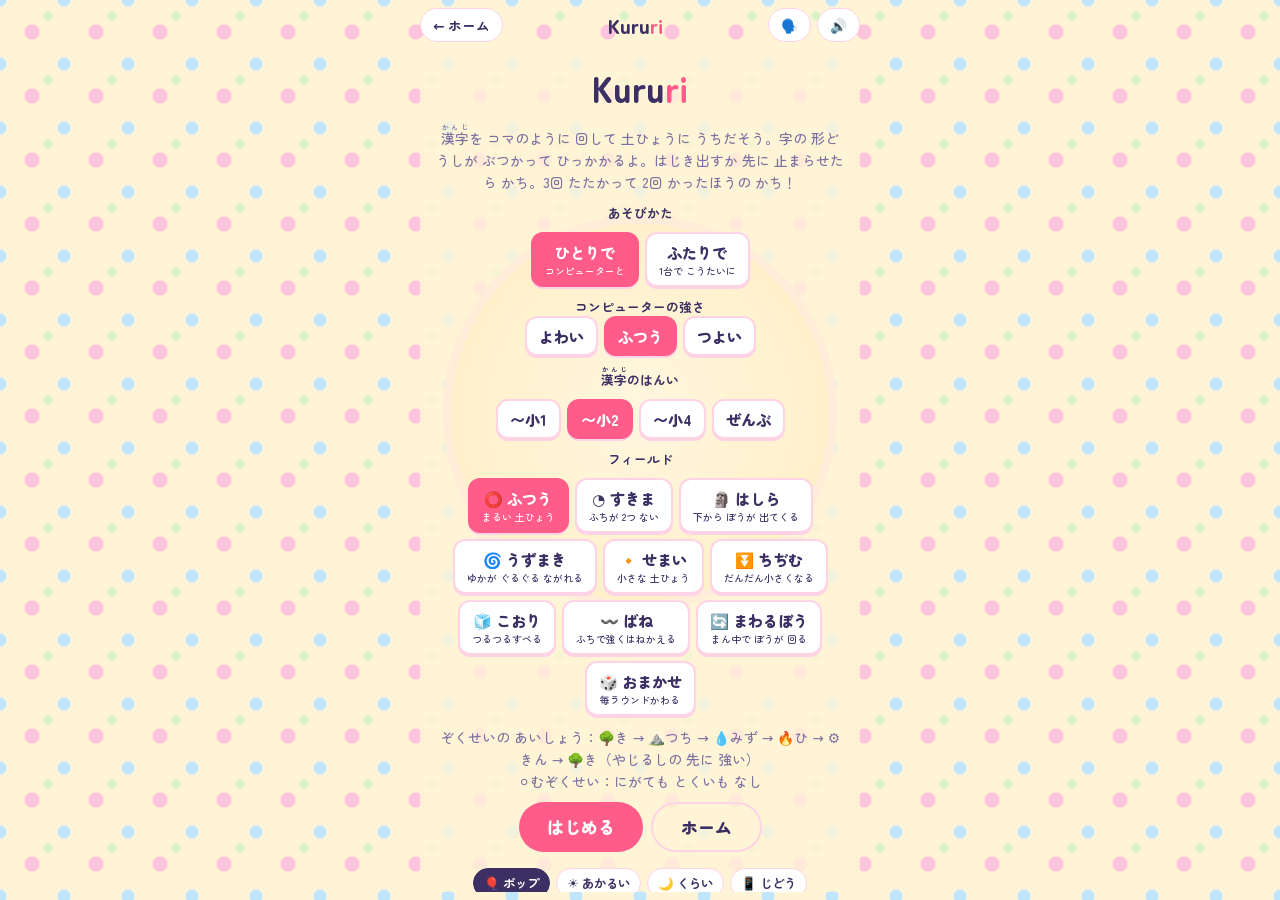
==== commit 40f5228c: "Add files via upload" ====
--- a/koma.html
+++ b/koma.html
@@ -89,14 +89,18 @@
 .themes button{font:inherit;font-size:.78rem;font-weight:700;padding:5px 10px;border-radius:999px;border:1.5px solid var(--line);background:var(--field);color:var(--ink);cursor:pointer}
 .themes button[aria-pressed="true"]{background:var(--ink);color:var(--field);border-color:var(--ink)}
 </style>
-<script>try{const t=localStorage.getItem("bd-theme")||"pop";if(t!=="auto")document.documentElement.dataset.theme=t}catch(e){document.documentElement.dataset.theme="pop"}</script>
+<script>(function(){ // theme: from the link (?theme=) first, then saved setting, else pop
+  let t=null;try{t=new URLSearchParams(location.search).get("theme")}catch(e){}
+  try{if(t)localStorage.setItem("bd-theme2",t);else t=localStorage.getItem("bd-theme2")}catch(e){}
+  t=t||"pop";window.__theme=t;if(t!=="auto")document.documentElement.dataset.theme=t;
+})()</script>
 
 </head>
 <body>
 <div class="top">
   <button class="icon" id="backBtn">← ホーム</button>
   <h1>Kuru<span>ri</span></h1>
-  <div style="display:flex;gap:6px"><button class="icon" id="voiceBtn" aria-label="読み上げ">🗣️</button><button class="icon" id="sfxBtn" aria-label="効果音">🔊</button></div>
+  <div style="display:flex;gap:6px"><button class="icon" id="voiceBtn" aria-label="読み上げ">🗣️</button><button class="icon" id="sfxBtn" aria-label="こうかおん">🔊</button></div>
 </div>
 <div class="stage" id="stage">
   <canvas id="cv"></canvas>
@@ -106,29 +110,30 @@
 
   <div class="overlay" id="menu">
     <h2>Kuru<span style="color:var(--shu)">ri</span></h2>
-    <p>漢字をコマのように回して土俵にうちだそう。字の形どうしがぶつかって引っかかるよ。はじき出すか先に止まらせたら勝ち、3回勝負で2勝したほうの勝利！</p>
+    <p><ruby>漢字<rt>かんじ</rt></ruby>を コマのように 回して 土ひょうに うちだそう。字の 形どうしが ぶつかって ひっかかるよ。はじき出すか 先に 止まらせたら かち。3回 たたかって 2回 かったほうの かち！</p>
     <div class="label">あそびかた</div>
-    <div class="seg" id="modeSeg"><button data-v="cpu">ひとりで<small>コンピューターと</small></button><button data-v="vs">ふたりで<small>1台で交互に</small></button></div>
+    <div class="seg" id="modeSeg"><button data-v="cpu">ひとりで<small>コンピューターと</small></button><button data-v="vs">ふたりで<small>1台で こうたいに</small></button></div>
     <div id="lvBox"><div class="label">コンピューターの強さ</div>
       <div class="seg" id="lvSeg"><button data-v="1">よわい</button><button data-v="2">ふつう</button><button data-v="3">つよい</button></div></div>
-    <div class="label">漢字の範囲</div>
+    <div class="label"><ruby>漢字<rt>かんじ</rt></ruby>のはんい</div>
     <div class="seg" id="grSeg"></div>
     <div class="label">フィールド</div>
     <div class="seg" id="fieldSeg"></div>
-    <p class="chart">ぞくせいの相性：🌳き → ⛰️つち → 💧みず → 🔥ひ → ⚙️きん → 🌳き（矢印の先に強い）<br>⚪むぞくせい：にがても とくいも なし</p>
+    <p class="chart">ぞくせいの あいしょう：🌳き → ⛰️つち → 💧みず → 🔥ひ → ⚙️きん → 🌳き（やじるしの 先に 強い）<br>⚪むぞくせい：にがても とくいも なし</p>
     <div class="btns"><button class="go" id="startBtn">はじめる</button><button class="sub" id="menuHome">ホーム</button></div>
+    <div class="themes" id="themes" role="group" aria-label="がめんの色"></div>
   </div>
 
   <div class="overlay" id="pick" hidden>
     <span class="who" id="pickWho"></span>
-    <p>コマにする漢字をえらぼう。字が大きくて画数が多いほど重く、少ないほど速い。</p>
+    <p>コマにする <ruby>漢字<rt>かんじ</rt></ruby>を えらぼう。字の 線が 多いほど おもくて 強く、少ないほど はやいよ。</p>
     <div class="cards" id="cards"></div>
     <button class="go" id="pickOk" disabled>これにする</button>
   </div>
 
   <div class="overlay" id="quiz" hidden>
     <span class="who" id="quizWho"></span>
-    <p>よみクイズ！正解すると回転パワーアップ</p>
+    <p>よみクイズ！ せいかいすると かいてんパワー アップ</p>
     <div class="quizk" id="quizK"></div>
     <div class="choices" id="choices"></div>
     <p id="quizMsg" style="min-height:1.6em;font-weight:900;color:var(--ink)"></p>
@@ -141,7 +146,7 @@
   <div class="overlay" id="result" hidden>
     <h2 id="resTitle"></h2>
     <p id="resDetail" style="font-size:1rem;color:var(--ink)"></p>
-    <div class="btns"><button class="go" id="againBtn">もう一回</button><button class="sub" id="menuBtn">設定</button></div>
+    <div class="btns"><button class="go" id="againBtn">もう一回</button><button class="sub" id="menuBtn">せってい</button></div>
   </div>
 </div>
 <script src="matter.min.js"></script>
@@ -161,10 +166,10 @@
 決|3|ケツ|き(める)|きめる
 港|3|コウ|みなと|みなと
 温|3|オン|あたた(かい)|あたたかい
-漢|3|カン|—|中国の古い国の名・おとこ
+漢|3|カン|—|中国のこと・かんじの「かん」
 油|3|ユ|あぶら|あぶら
 洗|6|セン|あら(う)|あらう
-澤|7|タク|さわ|さわ（沢の古い字）`],
+澤|7|タク|さわ|さわ（「沢」の古い書き方）`],
  ["木","きへん","#8B5A2B","h.38",`木|1|モク・ボク|き|き|w
 本|1|ホン|もと|ほん・もと|w
 森|1|シン|もり|もり|w
@@ -189,7 +194,7 @@
 使|3|シ|つか(う)|つかう
 仕|3|シ・ジ|つか(える)|つかえる
 便|4|ベン・ビン|たよ(り)|べんり・たより
-位|4|イ|くらい|くらい・いる場所
+位|4|イ|くらい|くらい・いるばしょ
 信|4|シン|—|しんじる
 例|4|レイ|たと(える)|たとえ
 値|6|チ|ね・あたい|ねだん・あたい`],
@@ -197,11 +202,11 @@
 草|1|ソウ|くさ|くさ
 茶|2|チャ・サ|—|おちゃ
 薬|3|ヤク|くすり|くすり
-葉|3|ヨウ|は|は（植物の）
+葉|3|ヨウ|は|は（しょくぶつの）
 落|3|ラク|お(ちる)|おちる
 苦|3|ク|くる(しい)・にが(い)|くるしい・にがい
 荷|3|カ|に|にもつ
-芽|4|ガ|め|め（植物の）
+芽|4|ガ|め|め（しょくぶつの）
 菜|4|サイ|な|な・やさい
 英|4|エイ|—|すぐれる・イギリス
 若|6|ジャク|わか(い)|わかい`],
@@ -280,7 +285,7 @@
 管|4|カン|くだ|くだ
 筋|6|キン|すじ|すじ
 簡|6|カン|—|てがる・かんたん
-箸|7|—|はし|はし（食事の）`],
+箸|7|—|はし|はし（ごはんを食べる）`],
  ["日","ひへん","#F2B705","h.33~16",`日|1|ニチ・ジツ|ひ|ひ・おひさま|w
 早|1|ソウ|はや(い)|はやい|k.5
 星|2|セイ|ほし|ほし|k.5
@@ -299,7 +304,7 @@
 銀|3|ギン|—|ぎん
 鏡|4|キョウ|かがみ|かがみ
 録|4|ロク|—|かきしるす
-銅|5|ドウ|—|どう（金属）
+銅|5|ドウ|—|どう（きんぞく）
 針|6|シン|はり|はり
 鋼|6|コウ|はがね|はがね
 鉛|7|エン|なまり|なまり
@@ -323,7 +328,7 @@
 姉|2|シ|あね|あね
 始|3|シ|はじ(める)|はじめる
 好|4|コウ|す(き)|すき・このむ
-媛|4|エン|ひめ|ひめ（愛媛）
+媛|4|エン|ひめ|ひめ（えひめけんの「媛」）
 姓|7|セイ・ショウ|—|みょうじ
 婚|7|コン|—|けっこん
 娘|7|—|むすめ|むすめ
@@ -388,68 +393,68 @@
 計算|けいさん|数をかぞえて答えを出すこと
 説明|せつめい|わかるように話すこと
 調節|ちょうせつ|ちょうどよくととのえること
-談笑|だんしょう|笑いながら話すこと
+談笑|だんしょう|わらいながら 話すこと
 筆記|ひっき|書きとること
-細流|さいりゅう|細い川の流れ
-結婚|けっこん|夫婦になること
-緑茶|りょくちゃ|緑色の日本茶
+細流|さいりゅう|細い 川のながれ
+結婚|けっこん|ふうふに なること
+緑茶|りょくちゃ|みどり色の 日本の お茶
 持続|じぞく|長くつづくこと
-指定|してい|これと決めること
-寒波|かんぱ|はげしい寒さがやってくること
-通信|つうしん|知らせを伝えること
-送信|そうしん|データなどを送ること
-遊泳|ゆうえい|泳ぐこと
-返信|へんしん|返事を送ること
-時計|とけい|時刻をはかる道具
-暖流|だんりゅう|あたたかい海の流れ
-鉄橋|てっきょう|鉄でできた橋
-始終|しじゅう|始めから終わりまで・いつも
-体温|たいおん|体の温度
-作詩|さくし|詩をつくること
+指定|してい|これと きめること
+寒波|かんぱ|とても さむい 空気が やってくること
+通信|つうしん|しらせを つたえること
+送信|そうしん|メールなどを おくること
+遊泳|ゆうえい|およぐこと
+返信|へんしん|へんじを おくること
+時計|とけい|時こくを はかる どうぐ
+暖流|だんりゅう|あたたかい 海の ながれ
+鉄橋|てっきょう|てつで できた はし
+始終|しじゅう|はじめから おわりまで・いつも
+体温|たいおん|体の おんど
+作詩|さくし|しを 作ること
 苦笑|くしょう|にがわらい
 英語|えいご|イギリスやアメリカなどのことば
 林道|りんどう|林の中の道
 村道|そんどう|村の道
-温暖|おんだん|気候があたたかいこと
-決定|けってい|はっきり決めること
-流通|りゅうつう|品物が世の中に出回ること
-洗練|せんれん|あかぬけて上品になること
-油絵|あぶらえ|油絵の具でかいた絵
+温暖|おんだん|気こうが あたたかいこと
+決定|けってい|はっきり きめること
+流通|りゅうつう|しなものが 世の中に 出まわること
+洗練|せんれん|あかぬけて じょうひんに なること
+油絵|あぶらえ|あぶらの えのぐで かいた 絵
 何時|なんじ|何時ごろか
-作家|さっか|小説などを書く人
-寒暖|かんだん|寒さとあたたかさ
-定時|ていじ|決まった時刻
-宝箱|たからばこ|宝物を入れる箱
-運休|うんきゅう|電車やバスが運転を休むこと
+作家|さっか|お話などを 書く人
+寒暖|かんだん|さむさと あたたかさ
+定時|ていじ|きまった 時こく
+宝箱|たからばこ|たからものを 入れる はこ
+運休|うんきゅう|電車や バスが お休みすること
 達筆|たっぴつ|字が上手なこと
-近海|きんかい|陸に近い海
+近海|きんかい|りくに 近い 海
 速記|そっき|すばやく書きとること
-等級|とうきゅう|ランク・段階
-晩婚|ばんこん|年をとってからの結婚
-時速|じそく|1時間に進むきょり
+等級|とうきゅう|ランク・だんかい
+晩婚|ばんこん|年を とってからの けっこん
+時速|じそく|1時間に すすむ きょり
 暗記|あんき|そらでおぼえること
-銅線|どうせん|銅でできた線
-鉄道|てつどう|線路の上を走る乗り物
-針葉|しんよう|針のように細い葉
-喫茶|きっさ|お茶を飲むこと
-折紙|おりがみ|紙を折っていろいろな形を作る遊び
-給油|きゅうゆ|燃料を入れること
-紙箱|かみばこ|紙でできた箱
-訓練|くんれん|くり返し練習してきたえること
+銅線|どうせん|どうで できた 線
+鉄道|てつどう|線ろの 上を 走る のりもの
+針葉|しんよう|はりのように 細い は
+喫茶|きっさ|お茶を のむこと
+折紙|おりがみ|紙を おって いろいろな 形を 作る あそび
+給油|きゅうゆ|ねんりょうを 入れること
+紙箱|かみばこ|紙で できた はこ
+訓練|くんれん|くりかえし れんしゅうして きたえること
 男子|だんし|男の子
 女子|じょし|女の子
 大木|たいぼく|大きな木
 本日|ほんじつ|きょう
 早口|はやくち|話すのがはやいこと
-人口|じんこう|そこに住む人の数
+人口|じんこう|そこに すむ 人の 数
 十字|じゅうじ|十の字の形
 王子|おうじ|王さまの男の子ども
 大人|おとな|一人前になった人
 日本|にほん|わたしたちの国
 一本|いっぽん|一つの細長いもの
 三日|みっか|月の三番目の日・三日間
-天下|てんか|世の中ぜんたい
-村人|むらびと|村に住む人
+天下|てんか|世の中 ぜんたい
+村人|むらびと|村に すむ 人
 休日|きゅうじつ|休みの日
 十人|じゅうにん|十の人
 大王|だいおう|王さまの中の王さま
@@ -463,48 +468,48 @@
 雨水|あまみず|雨の水
 竹林|ちくりん|竹の林
 水田|すいでん|水をはった田んぼ
-木星|もくせい|太陽系でいちばん大きい星
+木星|もくせい|たいようけいで いちばん 大きい 星
 金星|きんせい|明けの明星・よいの明星
-土星|どせい|輪のある星
+土星|どせい|わの ある 星
 十日|とおか|月の十番目の日・十日間
 七日|なのか|月の七番目の日・七日間
 女王|じょおう|女の王さま
-手紙|てがみ|人に送る文
+手紙|てがみ|人に おくる 文
 南口|みなみぐち|南がわの出入り口
 大地|だいち|広い土地
-番地|ばんち|住所の番号
+番地|ばんち|じゅうしょの 番ごう
 名字|みょうじ|家の名前
 日記|にっき|毎日のできごとを書いたもの`;
 const DWORD_SRC=`花火|はなび|火薬で光や音を楽しむもの
 読書|どくしょ|本を読むこと
-電車|でんしゃ|電気で線路を走る乗り物
-学校|がっこう|勉強をするところ
+電車|でんしゃ|電気で 線ろを 走る のりもの
+学校|がっこう|べんきょうを する ところ
 青空|あおぞら|晴れた青い空
-友達|ともだち|仲のよい人
+友達|ともだち|なかの よい 人
 時間|じかん|時の長さ
-音楽|おんがく|音でつくる芸術
+音楽|おんがく|音で つくる げいじゅつ
 天気|てんき|空のようす
-地図|ちず|土地のようすを表した図
-新聞|しんぶん|ニュースをのせた印刷物
-漢字|かんじ|中国から伝わった文字
-野菜|やさい|食べるために育てる草
+地図|ちず|土地の ようすを あらわした 図
+新聞|しんぶん|ニュースを のせた いんさつぶつ
+漢字|かんじ|中国から つたわった 文字
+野菜|やさい|食べるために そだてる 草
 図書|としょ|本
 雪山|ゆきやま|雪がつもった山
-夕日|ゆうひ|夕方の太陽`;
+夕日|ゆうひ|夕方の 太よう`;
 const IDIOM_SRC=`一石二鳥|いっせきにちょう|一つのことで二つの得をすること
-十人十色|じゅうにんといろ|考えや好みは人それぞれちがうこと
-一期一会|いちごいちえ|一生に一度の出会いを大切にすること
-温故知新|おんこちしん|昔のことを学んで新しい知識を得ること
-花鳥風月|かちょうふうげつ|自然の美しい景色
-以心伝心|いしんでんしん|言葉にしなくても心が通じ合うこと
-晴耕雨読|せいこううどく|晴れたら畑仕事、雨なら読書というのんびりした暮らし
-七転八起|しちてんはっき|何度失敗してもくじけず立ち上がること
-起承転結|きしょうてんけつ|物語や文章の組み立て方
+十人十色|じゅうにんといろ|考えや すきなものは 人それぞれ ちがうこと
+一期一会|いちごいちえ|一生に 一どの 出会いを 大切にすること
+温故知新|おんこちしん|むかしのことを 学んで 新しいことを 知ること
+花鳥風月|かちょうふうげつ|しぜんの 美しい けしき
+以心伝心|いしんでんしん|ことばに しなくても 心が 通じあうこと
+晴耕雨読|せいこううどく|晴れたら はたけしごと、雨なら 読書という のんびりした くらし
+七転八起|しちてんはっき|何ども しっぱいしても くじけず 立ち上がること
+起承転結|きしょうてんけつ|お話や 文の 組み立て方
 自画自賛|じがじさん|自分で自分をほめること
 千差万別|せんさばんべつ|いろいろなちがいがあること
-臨機応変|りんきおうへん|その場に合わせてうまく対応すること
-一心同体|いっしんどうたい|心も体も一つのように強く結びつくこと
-試行錯誤|しこうさくご|失敗をくり返しながら正しいやり方を見つけること`;
+臨機応変|りんきおうへん|その場に 合わせて うまく 動くこと
+一心同体|いっしんどうたい|心も 体も 一つのように 強く むすびつくこと
+試行錯誤|しこうさくご|しっぱいを くりかえしながら 正しい やり方を 見つけること`;
 
 const KDATA={};
 // region codes (where the radical sits, as fractions of the character box):
@@ -579,6 +584,15 @@
   return{w,speed,stamina,mass,stars:{omosa:Math.round(t*4)+1,hayasa:Math.round((1-t)*4)+1,nebari:Math.round(1-t)+3}};
 }
 const starStr=n=>"★".repeat(n)+"☆".repeat(5-n);
+
+// ================= zukan (shared with Busyu/Dosu through the same storage) =================
+let ZK;try{ZK=JSON.parse(store("bd-zukan")||"{}")}catch(e){ZK={}}
+ZK.k=ZK.k||{};ZK.w=ZK.w||{};ZK.i=ZK.i||{};ZK.c=ZK.c||{};
+function zkSave(){store("bd-zukan",JSON.stringify(ZK))}
+function zkSeen(k){if(KDATA[k]&&!ZK.k[k]){ZK.k[k]=1;zkSave()}}
+// beating a kanji in Kururi gives it the Kururi stamp (4)
+function zkBeat(k){if(!KDATA[k])return false;zkSeen(k);const v=ZK.c[k]|0;if(v&4)return false;ZK.c[k]=v|4;zkSave();return true}
+const zkLv=k=>{const v=ZK.c[k]|0;return(v&1)+(v>>1&1)+(v>>2&1)};
 
 // ================= sound & voice =================
 let actx=null,sfxOn=store("km-sfx")!=="0",voiceOn=store("bd-voice")!=="0";
@@ -618,7 +632,14 @@
 function ask(msg,yes){asking=true;$("askMsg").textContent=msg;$("ask").hidden=false;
   $("askYes").onclick=()=>{asking=false;$("ask").hidden=true;yes()};
   $("askNo").onclick=()=>{asking=false;$("ask").hidden=true}}
-function goHomePage(){location.href="index.html"}
+let beaten=[];
+function curTheme(){return store("bd-theme2")||window.__theme||"pop"}
+function goHomePage(){location.href="index.html?theme="+curTheme()+(beaten.length?"&beat="+encodeURIComponent(beaten.join(",")):"")}
+const THEMES=[["pop","🎈 ポップ"],["light","☀️ あかるい"],["dark","🌙 くらい"],["auto","📱 じどう"]];
+function applyTheme(t){window.__theme=t;store("bd-theme2",t);if(t==="auto")delete document.documentElement.dataset.theme;else document.documentElement.dataset.theme=t;readCols()}
+function buildThemes(){const cur=curTheme(),el=$("themes");el.innerHTML="";
+  for(const [id,name] of THEMES){const b=document.createElement("button");b.textContent=name;b.setAttribute("aria-pressed",id===cur);
+    b.onclick=()=>{applyTheme(id);buildThemes()};el.appendChild(b)}}
 $("backBtn").onclick=()=>{if(phase!=="menu"&&phase!=="end")ask("ゲームをやめてホームにもどりますか？",goHomePage);else goHomePage()};
 $("menuHome").onclick=goHomePage;
 
@@ -627,15 +648,15 @@
 let R=158;
 const START={A:{x:CX,y:CY+100},B:{x:CX,y:CY-100}};
 const FIELDS=[
-  {id:"normal",name:"ふつう",icon:"⭕",R:158,desc:"まるい土俵"},
-  {id:"gap",name:"すきま",icon:"◔",R:158,gaps:true,desc:"ふちが2か所ない"},
-  {id:"pillar",name:"はしら",icon:"🗿",R:158,pillars:true,desc:"下から棒が出てくる"},
-  {id:"swirl",name:"うずまき",icon:"🌀",R:158,swirl:true,desc:"床がぐるぐる流れる"},
-  {id:"small",name:"せまい",icon:"🔸",R:122,desc:"小さな土俵"},
+  {id:"normal",name:"ふつう",icon:"⭕",R:158,desc:"まるい 土ひょう"},
+  {id:"gap",name:"すきま",icon:"◔",R:158,gaps:true,desc:"ふちが 2つ ない"},
+  {id:"pillar",name:"はしら",icon:"🗿",R:158,pillars:true,desc:"下から ぼうが 出てくる"},
+  {id:"swirl",name:"うずまき",icon:"🌀",R:158,swirl:true,desc:"ゆかが ぐるぐる ながれる"},
+  {id:"small",name:"せまい",icon:"🔸",R:122,desc:"小さな 土ひょう"},
   {id:"shrink",name:"ちぢむ",icon:"⏬",R:158,shrink:true,desc:"だんだん小さくなる"},
   {id:"ice",name:"こおり",icon:"🧊",R:158,ice:true,desc:"つるつるすべる"},
   {id:"spring",name:"ばね",icon:"〰️",R:158,spring:true,desc:"ふちで強くはねかえる"},
-  {id:"bar",name:"まわるぼう",icon:"🔄",R:158,bar:true,desc:"まん中で棒が回る"},
+  {id:"bar",name:"まわるぼう",icon:"🔄",R:158,bar:true,desc:"まん中で ぼうが 回る"},
   {id:"random",name:"おまかせ",icon:"🎲",desc:"毎ラウンドかわる"},
 ];
 let fieldSel=store("km-field")||"normal",FIELD=FIELDS[0],gaps=[],pillars=[],pillarT=0,bar=null,barAng=0;
@@ -690,7 +711,7 @@
 // ================= menu =================
 function seg(id,val,items,set){const el=$(id);el.innerHTML="";for(const [v,label] of items){const b=document.createElement("button");b.innerHTML=label;b.setAttribute("aria-pressed",String(v)===String(val));b.onclick=()=>{set(v);buildMenu()};el.appendChild(b)}}
 function buildMenu(){
-  seg("modeSeg",mode,[["cpu","ひとりで<small>コンピューターと</small>"],["vs","ふたりで<small>1台で交互に</small>"]],v=>{mode=v;store("km-mode",v)});
+  seg("modeSeg",mode,[["cpu","ひとりで<small>コンピューターと</small>"],["vs","ふたりで<small>1台で こうたいに</small>"]],v=>{mode=v;store("km-mode",v)});
   seg("lvSeg",lv,[[1,"よわい"],[2,"ふつう"],[3,"つよい"]],v=>{lv=+v;store("km-lv",v)});
   seg("grSeg",grade,GR.map(g=>[g.g,g.name]),v=>{grade=+v;store("bd-grade",v)});
   seg("fieldSeg",fieldSel,FIELDS.map(f=>[f.id,`${f.icon} ${f.name}<small>${f.desc}</small>`]),v=>{fieldSel=v;store("km-field",v)});
@@ -717,7 +738,7 @@
   show("pick",mode==="vs"&&who==="B");
 }
 $("pickOk").onclick=()=>{
-  P[pickWho].k=pickSel;
+  P[pickWho].k=pickSel;zkSeen(pickSel);
   if(pickWho==="A"){if(mode==="cpu"){cpuPick();startRound()}else drawPick("B")}else startRound();
 };
 function cpuPick(){
@@ -742,7 +763,7 @@
     b.onclick=()=>{if(box.dataset.done)return;box.dataset.done=1;const ok=o===ans;
       b.classList.add(ok?"ok":"ng");if(!ok)[...box.children].find(c=>c.textContent===ans).classList.add("ok");
       P[who].bonus=ok;sfx(ok?"ok":"ng");say(ans);
-      $("quizMsg").textContent=ok?"せいかい！回転パワーアップ！":`ざんねん、「${ans}」でした`;
+      $("quizMsg").textContent=ok?"せいかい！ かいてんパワー アップ！":`ざんねん、「${ans}」でした`;
       setTimeout(afterQuiz,1300)};
     box.appendChild(b)}
   delete box.dataset.done;
@@ -773,7 +794,7 @@
 function beginAim(who){
   phase="aim"+who;drag=null;
   if(isCPU(who)){cpuAim();return}
-  banner(who==="A"?(mode==="cpu"?"ねらいを決めよう":"Aがねらう"):"Bがねらう",who==="A"?COL.shu:COL.ai,who==="B"&&mode==="vs");
+  banner(who==="A"?(mode==="cpu"?"ねらいを きめよう":"Aがねらう"):"Bがねらう",who==="A"?COL.shu:COL.ai,who==="B"&&mode==="vs");
   $("confirm").hidden=true;$("confirm").classList.toggle("topside",who==="B");
 }
 function cpuAim(){
@@ -901,9 +922,12 @@
 function endRound(w,why){
   roundOver=true;$("spA").hidden=true;$("spB").hidden=true;
   const name=x=>x==="A"?(mode==="cpu"?"あなた":"A"):(mode==="cpu"?"コンピューター":"B");
-  if(w){wins[w]++;banner(`${name(w)}の勝ち！`,w==="A"?COL.shu:COL.ai,w==="B"&&mode==="vs");
+  if(w){wins[w]++;banner(`${name(w)}のかち！`,w==="A"?COL.shu:COL.ai,w==="B"&&mode==="vs");
     const l=w==="A"?"B":"A";
-    setTimeout(()=>banner(why==="out"?`${tops[l].k} はじき出し！`:why==="time"?"回転の多いほうの勝ち":`${tops[l].k} がとまった`,COL.ink),900)}
+    // only a human's win stamps the beaten kanji
+    if(!isCPU(w)&&!beaten.includes(tops[l].k))beaten.push(tops[l].k);
+    if(!isCPU(w)&&zkBeat(tops[l].k))setTimeout(()=>banner(zkLv(tops[l].k)===3?`「${tops[l].k}」ずかん かんせい！★`:`📖「${tops[l].k}」に Kururiスタンプ！`,COL.gold),1700);
+    setTimeout(()=>banner(why==="out"?`${tops[l].k} はじき出し！`:why==="time"?"かいてんの 多いほうの かち":`${tops[l].k} がとまった`,COL.ink),900)}
   else banner("ひきわけ！",COL.ink);
   setTimeout(()=>{
     if(wins.A>=2||wins.B>=2)matchEnd();else startRound();
@@ -912,8 +936,8 @@
 function matchEnd(){
   phase="end";const w=wins.A>wins.B?"A":"B";sfx("win");
   const winK=tops[w].k;
-  $("resTitle").textContent=mode==="cpu"?(w==="A"?"あなたの勝ち！":"コンピューターの勝ち"):`${w}の勝ち！`;
-  $("resDetail").innerHTML=`${wins.A} － ${wins.B}<br>勝ったコマ「${winK}」（${readingOf(winK)}）<br><small>${KDATA[winK].mean}</small>`;
+  $("resTitle").textContent=mode==="cpu"?(w==="A"?"あなたのかち！":"コンピューターのかち"):`${w}のかち！`;
+  $("resDetail").innerHTML=`${wins.A} － ${wins.B}<br>かったコマ「${winK}」（${readingOf(winK)}）<br><small>${KDATA[winK].mean}</small>`;
   say(readingOf(winK));
   if(mode==="cpu"&&w==="A"){const k="km-wins-"+lv;store(k,(+store(k)||0)+1)}
   show("result",mode==="vs"&&w==="B");
@@ -1032,7 +1056,7 @@
 }
 addEventListener("resize",resize);
 if("serviceWorker" in navigator)navigator.serviceWorker.register("sw.js").catch(()=>{});
-readCols();resize();buildMenu();syncBtns();
+readCols();resize();buildMenu();syncBtns();buildThemes();
 document.fonts&&document.fonts.load(`900 40px "Zen Maru Gothic"`,"漢字");
 last=performance.now();requestAnimationFrame(loop);
 </script>
--- a/fonts.css
+++ b/fonts.css
@@ -1,11 +1,11 @@
-@font-face{font-family:'Zen Maru Gothic';font-style:normal;font-weight:500;font-display:block;src:url([data-uri]) format('woff2');unicode-range:U+20-7e,U+d7,U+2014,U+2026,U+2191,U+3000-3002,U+300c-300d,U+301c,U+3042,U+3044,U+3046,U+3048,U+304a-3076,U+3078-3079,U+307b-308d,U+308f,U+3092-3093,U+30a2-30a4,U+30a6,U+30a8-30b5,U+30b7-30bb,U+30bd-30c1,U+30c3-30c4,U+30c6-30cb,U+30cf-30d5,U+30d7-30d9,U+30db-30ed,U+30ef,U+30f3,U+30fb-30fc,U+4e00,U+4e03,U+4e07-4e0b,U+4e16,U+4e21,U+4e26,U+4e2d,U+4e38,U+4e45,U+4e57,U+4e59,U+4e5d,U+4e86,U+4e8b-4e8c,U+4e92,U+4ea4,U+4eba,U+4ed5,U+4ee5,U+4ef2,U+4ef6,U+4f11,U+4f1a,U+4f1d,U+4f4d,U+4f4f,U+4f53,U+4f55,U+4f5c,U+4f7f,U+4f8b,U+4fbf,U+4fe1,U+4ff5,U+500b,U+5019,U+5024,U+5074,U+5148-5149,U+5165,U+5168,U+516b-516d,U+5177,U+5185,U+51fa,U+5206-5207,U+5225,U+5229,U+5237,U+523b,U+524d,U+529b,U+52a0,U+52a9,U+52b9,U+52c9,U+52d5,U+52dd,U+5341,U+5343,U+5348,U+5357,U+5370,U+53cb,U+53e3-53e4,U+53eb,U+53ef-53f0,U+53f3,U+53f7,U+5408,U+540c-540d,U+5410-5411,U+5438-5439,U+5473,U+547c,U+54b2,U+54c1,U+5531,U+55ab,U+5674,U+56db,U+56de,U+56f2-56f3,U+56fd,U+571f,U+5730,U+5834,U+5909,U+5915,U+591a,U+5927,U+5929-592b,U+5931,U+5973,U+597d,U+5999,U+59b9,U+59c9,U+59cb,U+59d3,U+5a18,U+5a5a,U+5a66,U+5a9b,U+5ac1,U+5b50,U+5b57,U+5b66,U+5b80,U+5b88-5b89,U+5b8c,U+5b9a,U+5b9d,U+5b9f,U+5ba2,U+5ba4,U+5bae,U+5bb3,U+5bb6,U+5bbf,U+5bd2,U+5bfe,U+5c0f,U+5c11,U+5c4b,U+5c5e,U+5c71,U+5ddd,U+5dee,U+5df1,U+5e74,U+5e83,U+5e8a,U+5ea6,U+5f15,U+5f37,U+5f53,U+5f62,U+5f97,U+5fc3,U+5fdc,U+6027,U+610f,U+611b,U+6210,U+6226,U+6240,U+624b,U+624d,U+6253,U+627f-6280,U+6295,U+6298,U+62bc,U+62e1,U+62fe,U+6301,U+6307,U+6368,U+6388,U+63a1,U+6545,U+6557,U+6570,U+6587,U+6599,U+65b0,U+65b9,U+65e5,U+65e9,U+660e,U+6614,U+661f-6620,U+6628,U+662d,U+6642,U+6669,U+666f,U+6674,U+6696-6697,U+66ae,U+66dc,U+66f4,U+66f8,U+6700,U+6708,U+671d,U+671f,U+6728,U+672c,U+673a,U+6751,U+6761,U+677e-677f,U+6797,U+679c,U+67f1,U+6821,U+6839,U+685c,U+68d2,U+68ee,U+690d,U+6975,U+697d,U+6a2a,U+6a4b,U+6a5f,U+6b62-6b63,U+6bb5,U+6bce,U+6bdb,U+6c17,U+6c34,U+6c60,U+6c7a,U+6c7d,U+6ca2,U+6cb9,U+6ce2,U+6cf3,U+6d17,U+6d3b,U+6d41,U+6d77,U+6d88,U+6e29,U+6e2f,U+6e56,U+6f22,U+6fa4,U+706b,U+7070,U+70b9,U+7136,U+719f,U+71c3,U+7269,U+7389,U+738b,U+7406,U+751f,U+7530,U+7537,U+753a-753b,U+7551,U+756a,U+7676,U+767b,U+76ee,U+76f8,U+77e2,U+77e5,U+77f3,U+793e,U+795e,U+7965,U+79d2,U+7a4d,U+7a74,U+7a7a,U+7acb,U+7ae0,U+7af9,U+7b11,U+7b2c,U+7b46,U+7b49,U+7b4b,U+7b54,U+7b97,U+7ba1,U+7bb1,U+7bb8,U+7bc0,U+7bc4,U+7c21,U+7cf8,U+7cfb,U+7d19-7d1a,U+7d30,U+7d42,U+7d44,U+7d50,U+7d66,U+7d75,U+7d9a,U+7dd1,U+7dda,U+7df4,U+7e26,U+7f6e,U+7f8e,U+7fd2,U+8003,U+8015,U+805e,U+80b2,U+81e8,U+81ea,U+8272,U+82b1,U+82b8,U+82bd,U+82e5-82e6,U+82f1,U+8336,U+8349,U+8377,U+83dc,U+843d,U+8449,U+85ac,U+884c,U+8853,U+8868,U+898b,U+89e3,U+89e6,U+8a00,U+8a08,U+8a13,U+8a18,U+8a2d,U+8a66,U+8a69,U+8a71,U+8a8c,U+8a9e,U+8aa4,U+8aac-8aad,U+8abf,U+8ac7,U+8b58,U+8ca0,U+8cdb,U+8d70,U+8d77,U+8def,U+8eca,U+8ee2,U+8f2a,U+8fbc,U+8fd1,U+8fd4,U+8ffd,U+9001,U+901a,U+901f,U+9031-9032,U+904a-904b,U+9053-9054,U+9060,U+90aa,U+90e8,U+91cd-91ce,U+91d1,U+91dd,U+9234,U+9244,U+925b,U+9280,U+9285,U+92fc,U+932f,U+9332,U+934b,U+93e1,U+9451,U+9577,U+9593,U+9662,U+9678,U+967d,U+968e,U+96e2,U+96e8,U+96ea,U+96f2,U+96fb,U+9707,U+9752,U+97f3,U+984c,U+98a8,U+98df,U+98f2,U+9996,U+9ad8,U+9b54,U+9ce5,U+ff01,U+ff08-ff09,U+ff1a,U+ff1f}
-@font-face{font-family:'Zen Maru Gothic';font-style:normal;font-weight:500;font-display:block;src:url([data-uri]) format('woff2');unicode-range:U+20-7e,U+d7,U+2014,U+2026,U+2191}
-@font-face{font-family:'Zen Maru Gothic';font-style:normal;font-weight:700;font-display:block;src:url([data-uri]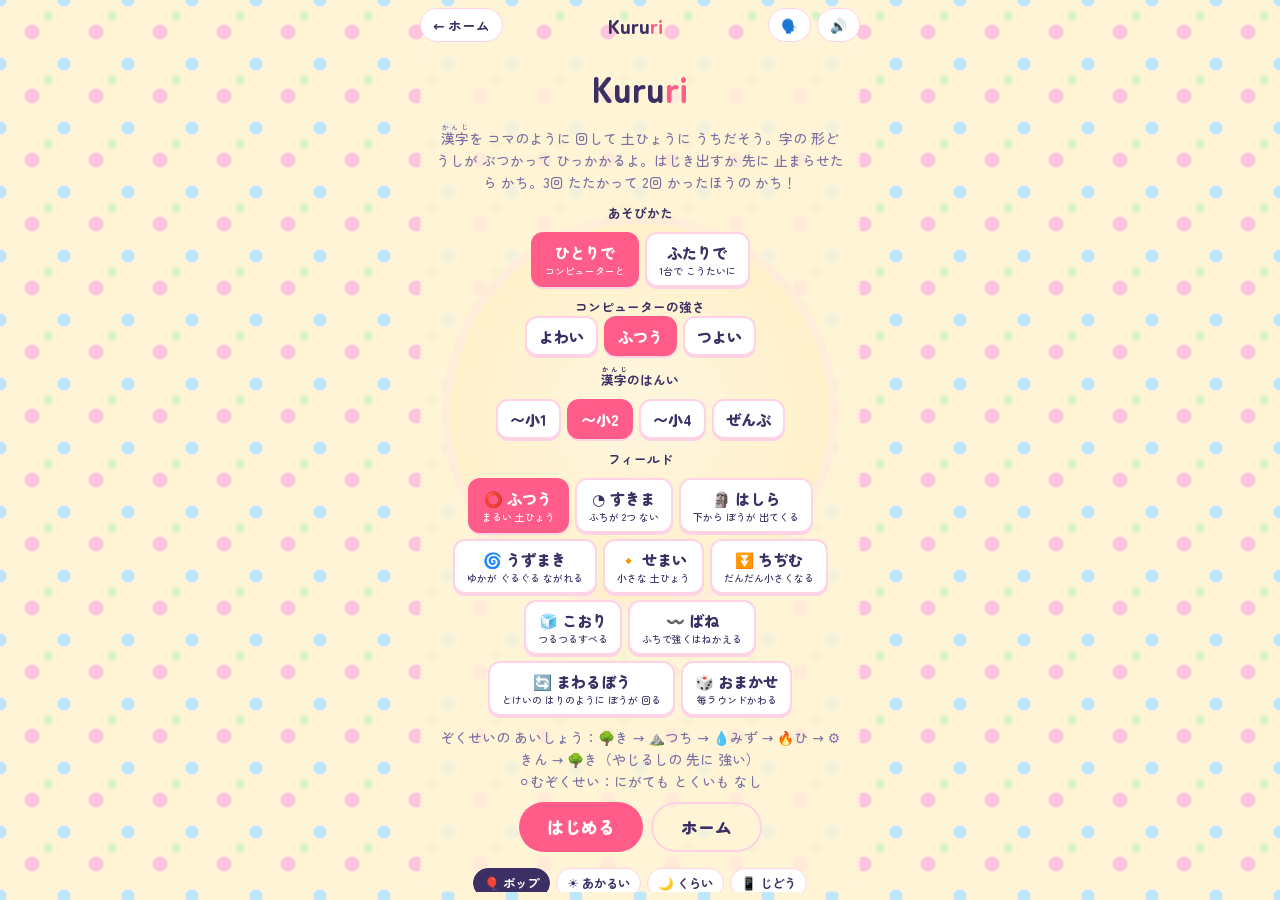
==== commit ac8be32e: "Add files via upload" ====
--- a/koma.html
+++ b/koma.html
@@ -574,14 +574,14 @@
 }
 // weight is ranked against every kanji, so the lightest is 0.8 and the heaviest 1.8 whatever the font
 let inkSorted=null;
-const BAL={speed:[1.15,.4],stam:[1.1,.1],mass:[.8,.8],mrExp:.5}; // tuned by simulating heavy vs light matches to about 50:50
+const BAL={speed:[1.15,.4],stam:[1.5,.5],mass:[.8,.8],mrExp:.15}; // tuned by simulating heavy vs light matches to about 50:50
 function statsOf(k){
   if(!inkSorted)inkSorted=Object.keys(KDATA).map(inkOf).sort((a,b)=>a-b);
   const ink=inkOf(k);let i=0;while(i<inkSorted.length&&inkSorted[i]<ink)i++;
   const w=.8+i/(inkSorted.length-1);
   // heavy kanji push harder and are hard to move; light kanji launch faster and keep spinning longer
   const t=w-.8,speed=BAL.speed[0]-BAL.speed[1]*t,stamina=BAL.stam[0]-BAL.stam[1]*t,mass=(BAL.mass[0]+BAL.mass[1]*t)*4;
-  return{w,speed,stamina,mass,stars:{omosa:Math.round(t*4)+1,hayasa:Math.round((1-t)*4)+1,nebari:Math.round(1-t)+3}};
+  return{w,speed,stamina,mass,stars:{omosa:Math.round(t*4)+1,hayasa:Math.round((1-t)*4)+1,nebari:Math.round((1-t)*4)+1}};
 }
 const starStr=n=>"★".repeat(n)+"☆".repeat(5-n);
 
@@ -656,11 +656,11 @@
   {id:"shrink",name:"ちぢむ",icon:"⏬",R:158,shrink:true,desc:"だんだん小さくなる"},
   {id:"ice",name:"こおり",icon:"🧊",R:158,ice:true,desc:"つるつるすべる"},
   {id:"spring",name:"ばね",icon:"〰️",R:158,spring:true,desc:"ふちで強くはねかえる"},
-  {id:"bar",name:"まわるぼう",icon:"🔄",R:158,bar:true,desc:"まん中で ぼうが 回る"},
+  {id:"bar",name:"まわるぼう",icon:"🔄",R:158,bar:true,desc:"とけいの はりのように ぼうが 回る"},
   {id:"random",name:"おまかせ",icon:"🎲",desc:"毎ラウンドかわる"},
 ];
-let fieldSel=store("km-field")||"normal",FIELD=FIELDS[0],gaps=[],pillars=[],pillarT=0,bar=null,barAng=0;
-const BAR_W=.014; // rotating bar speed (radians per physics step)
+let fieldSel=store("km-field")||"normal",FIELD=FIELDS[0],gaps=[],pillars=[],pillarT=0,bar=null,barAng=0,barLen=0;
+const BAR_W=.014,SEEK=.022; // rotating bar speed (radians per physics step)
 function setupField(){
   const real=FIELDS.filter(f=>f.id!=="random");
   FIELD=fieldSel==="random"?real[Math.floor(Math.random()*real.length)]:FIELDS.find(f=>f.id===fieldSel)||FIELDS[0];
@@ -787,7 +787,8 @@
     tops[who]={who,k,body:b,s,elem:elemOf(k),spin:0,angle:Math.random()*6,out:false,stopped:false,used:false,fall:0};
   }
   bar=null;barAng=0;
-  if(FIELD.bar){bar=Bodies.rectangle(CX,CY,R*1.45,12,{isStatic:true,label:"bar",restitution:.8,chamfer:{radius:6}});Composite.add(engine.world,bar)}
+  // a clock-hand bar: from the centre out to one side only, so the two kanji can still meet on the other side
+  if(FIELD.bar){barLen=R*.8;bar=Bodies.rectangle(CX+barLen/2,CY,barLen,12,{isStatic:true,label:"bar",restitution:.8,chamfer:{radius:6}});Composite.add(engine.world,bar)}
   aim={A:null,B:null};
   drawQuiz("A");
 }
@@ -809,7 +810,7 @@
 };
 function startCount(){phase="count";count=3.2;$("confirm").hidden=true}
 function launch(){
-  phase="battle";battleT=0;sfx("launch");
+  phase="battle";battleT=0;lastClash=-1;accT=0;sfx("launch");
   for(const who of ["A","B"]){
     const t=tops[who],a=aim[who],sp=(3+4*a.p)*t.s.speed;
     Body.setVelocity(t.body,{x:Math.cos(a.a)*sp,y:Math.sin(a.a)*sp});
@@ -863,6 +864,9 @@
       let vx=b.velocity.x+dx*.0011,vy=b.velocity.y+dy*.0011;
       if(d>12){vx+=(-dy/d)*.045*sr*(t.who==="A"?1:-1);vy+=(dx/d)*.045*sr*(t.who==="A"?1:-1)}
       if(FIELD.swirl&&d>8){vx+=(-dy/d)*.07;vy+=(dx/d)*.07}
+      // the spinning tops are drawn toward each other, so they meet and clash instead of circling apart
+      const o=tops[t.who==="A"?"B":"A"];if(o&&!o.out&&!o.stopped){const ox=o.body.position.x-b.position.x,oy=o.body.position.y-b.position.y,od=Math.hypot(ox,oy)||1;
+        vx+=ox/od*SEEK*(.4+sr);vy+=oy/od*SEEK*(.4+sr)}
       // spin motor: keeps the kanji turning while it still has spin
       const target=(t.who==="A"?1:-1)*(.04+sr*.3);Body.setAngularVelocity(b,b.angularVelocity+(target-b.angularVelocity)*.06);
       // the dish has a raised rim: slow tops bounce back, only a hard hit flies over it
@@ -871,7 +875,7 @@
       if(d>R-TR*.7&&vr>0&&vr<rimMax&&!inGap(Math.atan2(-dy,-dx))){vx-=kick*vr*nx;vy-=kick*vr*ny;t.rim=.25;if(FIELD.spring&&vr>1.5)sfx("count")}
       Body.setVelocity(b,{x:vx,y:vy});
     }
-    if(bar){barAng+=BAR_W;Body.setAngle(bar,barAng)}
+    if(bar){barAng+=BAR_W;Body.setAngle(bar,barAng);Body.setPosition(bar,{x:CX+Math.cos(barAng)*barLen/2,y:CY+Math.sin(barAng)*barLen/2})}
     Engine.update(engine,STEP);
   }
 }
@@ -1010,9 +1014,9 @@
     ctx.strokeStyle="rgba(255,255,255,.7)";ctx.lineWidth=2;for(let i=0;i<7;i++){const a=i*0.9,r=R*(.2+((i*37)%60)/100);ctx.beginPath();ctx.moveTo(CX+Math.cos(a)*r,CY+Math.sin(a)*r);ctx.lineTo(CX+Math.cos(a)*r+18,CY+Math.sin(a)*r-8);ctx.stroke()}ctx.restore()}
   if(FIELD.spring){ctx.strokeStyle=COL.gold;ctx.lineWidth=3;ctx.beginPath();for(let i=0;i<=120;i++){const a=i/120*Math.PI*2,r=R+(i%2?4:-4);ctx.lineTo(CX+Math.cos(a)*r,CY+Math.sin(a)*r)}ctx.stroke()}
   if(FIELD.shrink&&R<FIELD.R){ctx.strokeStyle=COL.shu;ctx.globalAlpha=.35;ctx.lineWidth=2;ctx.setLineDash([5,6]);ctx.beginPath();ctx.arc(CX,CY,FIELD.R,0,Math.PI*2);ctx.stroke();ctx.setLineDash([]);ctx.globalAlpha=1}
-  if(bar){ctx.save();ctx.translate(CX,CY);ctx.rotate(barAng);ctx.fillStyle="rgba(0,0,0,.18)";ctx.fillRect(-R*.725+3,-6+5,R*1.45,12);
-    ctx.fillStyle="#8B5A2B";ctx.beginPath();ctx.roundRect?ctx.roundRect(-R*.725,-6,R*1.45,12,6):ctx.rect(-R*.725,-6,R*1.45,12);ctx.fill();
-    ctx.fillStyle="#C9A27A";ctx.beginPath();ctx.arc(0,0,9,0,Math.PI*2);ctx.fill();ctx.restore()}
+  if(bar){ctx.save();ctx.translate(CX,CY);ctx.rotate(barAng);ctx.fillStyle="rgba(0,0,0,.18)";ctx.fillRect(3,-6+5,barLen,12);
+    ctx.fillStyle="#8B5A2B";ctx.beginPath();ctx.roundRect?ctx.roundRect(-6,-6,barLen+6,12,6):ctx.rect(-6,-6,barLen+6,12);ctx.fill();
+    ctx.fillStyle="#C9A27A";ctx.beginPath();ctx.arc(0,0,10,0,Math.PI*2);ctx.fill();ctx.restore()}
   if(FIELD.swirl){ctx.strokeStyle=COL.line;ctx.lineWidth=3;ctx.globalAlpha=.7;
     for(let i=0;i<4;i++){ctx.beginPath();for(let s2=0;s2<=1;s2+=.05){const a=clock*.9+i*Math.PI/2+s2*2.2,r=12+s2*R*.85;ctx.lineTo(CX+Math.cos(a)*r,CY+Math.sin(a)*r)}ctx.stroke()}ctx.globalAlpha=1}
   for(const p of pillars){
--- a/fonts.css
+++ b/fonts.css
@@ -1,11 +1,11 @@
-@font-face{font-family:'Zen Maru Gothic';font-style:normal;font-weight:500;font-display:block;src:url([data-uri]) format('woff2');unicode-range:U+20-7e,U+d7,U+2014,U+2026,U+2191,U+3000-3002,U+300c-300d,U+301c,U+3042,U+3044,U+3046,U+3048,U+304a-3076,U+3078-3079,U+307b-308d,U+308f,U+3092-3093,U+30a2-30a4,U+30a6,U+30a8-30b5,U+30b7-30bb,U+30bd-30c1,U+30c3-30c4,U+30c6-30cb,U+30cf-30d5,U+30d7-30ed,U+30ef,U+30f3,U+30fb-30fc,U+4e00,U+4e03,U+4e07-4e0b,U+4e16,U+4e2d,U+4e38,U+4e45,U+4e59,U+4e5d,U+4e86,U+4e8c,U+4eba,U+4ed5,U+4ee5,U+4f11,U+4f1a,U+4f1d,U+4f4d,U+4f4f,U+4f53,U+4f55,U+4f5c,U+4f7f,U+4f8b,U+4fbf,U+4fe1,U+5024,U+5148-5149,U+5165,U+516b-516d,U+51fa,U+5206-5207,U+5225,U+524d,U+529b,U+52a0,U+52a9,U+52d5,U+5341,U+5343,U+5348,U+5357,U+53cb,U+53e3-53e4,U+53eb,U+53f0,U+53f3,U+5408,U+540c-540d,U+5410,U+5438-5439,U+5473,U+547c,U+54b2,U+5531,U+55ab,U+5674,U+56db,U+56de,U+56f3,U+56fd,U+571f,U+5730,U+5834,U+5909,U+5915,U+591a,U+5927,U+5929-592a,U+5973,U+597d,U+5999,U+59b9,U+59c9,U+59cb,U+59d3,U+5a18,U+5a5a,U+5a9b,U+5ac1,U+5b50,U+5b57,U+5b66,U+5b80,U+5b88-5b89,U+5b9a,U+5b9d,U+5b9f,U+5ba2,U+5ba4,U+5bae,U+5bb3,U+5bb6,U+5bbf,U+5bd2,U+5c0f,U+5c11,U+5c4b,U+5c71,U+5ddd,U+5dee,U+5e74,U+5e83,U+5f15,U+5f37,U+5f53,U+5f62,U+5f97,U+5fc3,U+5fdc,U+610f,U+624b,U+624d,U+6253,U+627f-6280,U+6295,U+6298,U+62bc,U+62e1,U+62fe,U+6301,U+6307,U+6368,U+6388,U+63a1,U+6545,U+6570,U+6587,U+65b0,U+65b9,U+65e5,U+65e9,U+660e,U+661f-6620,U+6628,U+662d,U+6642,U+6669,U+6674,U+6696-6697,U+66dc,U+66f8,U+6708,U+671d,U+671f,U+6728,U+672c,U+673a,U+6751,U+677e-677f,U+6797,U+67f1,U+6821,U+6839,U+685c,U+68ee,U+690d,U+697d,U+6a2a,U+6a4b,U+6a5f,U+6b62-6b63,U+6bce,U+6c17,U+6c34,U+6c60,U+6c7a,U+6c7d,U+6ca2,U+6cb9,U+6ce2,U+6cf3,U+6d17,U+6d3b,U+6d41,U+6d77,U+6e29,U+6e2f,U+6e56,U+6f22,U+6fa4,U+706b,U+70b9,U+719f,U+7389,U+738b,U+7406,U+751f,U+7530,U+7537,U+753a-753b,U+756a,U+7676,U+767b,U+76ee,U+77e5,U+77f3,U+793e,U+795e,U+7965,U+7a7a,U+7acb,U+7af9,U+7b11,U+7b2c,U+7b46,U+7b49,U+7b4b,U+7b54,U+7b97,U+7ba1,U+7bb1,U+7bb8,U+7bc0,U+7c21,U+7cf8,U+7d19-7d1a,U+7d30,U+7d42,U+7d44,U+7d50,U+7d66,U+7d75,U+7d9a,U+7dd1,U+7dda,U+7df4,U+7f8e,U+8003,U+8015,U+805e,U+81e8,U+81ea,U+8272,U+82b1,U+82bd,U+82e5-82e6,U+82f1,U+8336,U+8349,U+8377,U+83dc,U+843d,U+8449,U+85ac,U+884c,U+898b,U+8a00,U+8a08,U+8a13,U+8a18,U+8a66,U+8a69,U+8a71,U+8a8c,U+8a9e,U+8aa4,U+8aac-8aad,U+8abf,U+8ac7,U+8cdb,U+8d70,U+8d77,U+8eca,U+8ee2,U+8fd1,U+8fd4,U+9001,U+901a,U+901f,U+9031-9032,U+904a-904b,U+9053-9054,U+9060,U+90aa,U+90e8,U+91ce,U+91d1,U+91dd,U+9234,U+9244,U+925b,U+9280,U+9285,U+92fc,U+932f,U+9332,U+934b,U+93e1,U+9451,U+9577,U+9593,U+9662,U+967d,U+968e,U+96e8,U+96ea,U+96f2,U+96fb,U+9752,U+97f3,U+98a8,U+98df,U+9996,U+9ad8,U+9b54,U+9ce5,U+ff01,U+ff08-ff09,U+ff1a,U+ff1f}
-@font-face{font-family:'Zen Maru Gothic';font-style:normal;font-weight:500;font-display:block;src:url([data-uri]) format('woff2');unicode-range:U+20-7e,U+d7,U+2014,U+2026,U+2191}
-@font-face{font-family:'Zen Maru Gothic';font-style:normal;font-weight:700;font-display:block;src:url([data-uri]) format('woff2');unicode-range:U+20-7e,U+d7,U+2014,U+2026,U+2191,U+3000-3002,U+300c-300d,U+301c,U+3042,U+3044,U+3046,U+3048,U+304a-3076,U+3078-3079,U+307b-308d,U+308f,U+3092-3093,U+30a2-30a4,U+30a6,U+30a8-30b5,U+30b7-30bb,U+30bd-30c1,U+30c3-30c4,U+30c6-30cb,U+30cf-30d5,U+30d7-30ed,U+30ef,U+30f3,U+30fb-30fc,U+4e00,U+4e03,U+4e07-4e0b,U+4e16,U+4e2d,U+4e38,U+4e45,U+4e59,U+4e5d,U+4e86,U+4e8c,U+4eba,U+4ed5,U+4ee5,U+4f11,U+4f1a,U+4f1d,U+4f4d,U+4f4f,U+4f53,U+4f55,U+4f5c,U+4f7f,U+4f8b,U+4fbf,U+4fe1,U+5024,U+5148-5149,U+5165,U+516b-516d,U+51fa,U+5206-5207,U+5225,U+524d,U+529b,U+52a0,U+52a9,U+52d5,U+5341,U+5343,U+5348,U+5357,U+53cb,U+53e3-53e4,U+53eb,U+53f0,U+53f3,U+5408,U+540c-540d,U+5410,U+5438-5439,U+5473,U+547c,U+54b2,U+5531,U+55ab,U+5674,U+56db,U+56de,U+56f3,U+56fd,U+571f,U+5730,U+5834,U+5909,U+5915,U+591a,U+5927,U+5929-592a,U+5973,U+597d,U+5999,U+59b9,U+59c9,U+59cb,U+59d3,U+5a18,U+5a5a,U+5a9b,U+5ac1,U+5b50,U+5b57,U+5b66,U+5b80,U+5b88-5b89,U+5b9a,U+5b9d,U+5b9f,U+5ba2,U+5ba4,U+5bae,U+5bb3,U+5bb6,U+5bbf,U+5bd2,U+5c0f,U+5c11,U+5c4b,U+5c71,U+5ddd,U+5dee,U+5e74,U+5e83,U+5f15,U+5f37,U+5f53,U+5f62,U+5f97,U+5fc3,U+5fdc,U+610f,U+624b,U+624d,U+6253,U+627f-6280,U+6295,U+6298,U+62bc,U+62e1,U+62fe,U+6301,U+6307,U+6368,U+6388,U+63a1,U+6545,U+6570,U+6587,U+65b0,U+65b9,U+65e5,U+65e9,U+660e,U+661f-6620,U+6628,U+662d,U+6642,U+6669,U+6674,U+6696-6697,U+66dc,U+66f8,U+6708,U+671d,U+671f,U+6728,U+672c,U+673a,U+6751,U+677e-677f,U+6797,U+67f1,U+6821,U+6839,U+685c,U+68ee,U+690d,U+697d,U+6a2a,U+6a4b,U+6a5f,U+6b62-6b63,U+6bce,U+6c17,U+6c34,U+6c60,U+6c7a,U+6c7d,U+6ca2,U+6cb9,U+6ce2,U+6cf3,U+6d17,U+6d3b,U+6d41,U+6d77,U+6e29,U+6e2f,U+6e56,U+6f22,U+6fa4,U+706b,U+70b9,U+719f,U+7389,U+738b,U+7406,U+751f,U+7530,U+7537,U+753a-753b,U+756a,U+7676,U+767b,U+76ee,U+77e5,U+77f3,U+793e,U+795e,U+7965,U+7a7a,U+7acb,U+7af9,U+7b11,U+7b2c,U+7b46,U+7b49,U+7b4b,U+7b54,U+7b97,U+7ba1,U+7bb1,U+7bb8,U+7bc0,U+7c21,U+7cf8,U+7d19-7d1a,U+7d30,U+7d42,U+7d44,U+7d50,U+7d66,U+7d75,U+7d9a,U+7dd1,U+7dda,U+7df4,U+7f8e,U+8003,U+8015,U+805e,U+81e8,U+81ea,U+8272,U+82b1,U+82bd,U+82e5-82e6,U+82f1,U+8336,U+8349,U+8377,U+83dc,U+843d,U+8449,U+85ac,U+884c,U+898b,U+8a00,U+8a08,U+8a13,U+8a18,U+8a66,U+8a69,U+8a71,U+8a8c,U+8a9e,U+8aa4,U+8aac-8aad,U+8abf,U+8ac7,U+8cdb,U+8d70,U+8d77,U+8eca,U+8ee2,U+8fd1,U+8fd4,U+9001,U+901a,U+901f,U+9031-9032,U+904a-904b,U+9053-9054,U+9060,U+90aa,U+90e8,U+91ce,U+91d1,U+91dd,U+9234,U+9244,U+925b,U+9280,U+9285,U+92fc,U+932f,U+9332,U+934b,U+93e1,U+9451,U+9577,U+9593,U+9662,U+967d,U+968e,U+96e8,U+96ea,U+96f2,U+96fb,U+9752,U+97f3,U+98a8,U+98df,U+9996,U+9ad8,U+9b54,U+9ce5,U+ff01,U+ff08-ff09,U+ff1a,U+ff1f}
-@font-face{font-family:'Zen Maru Gothic';font-style:normal;font-weight:700;font-display:block;src:url([data-uri]) format('woff2');unicode-range:U+20-7e,U+d7,U+2014,U+2026,U+2191}
-@font-face{font-family:'Zen Maru Gothic';font-style:normal;font-weight:900;font-display:block;src:url([data-uri]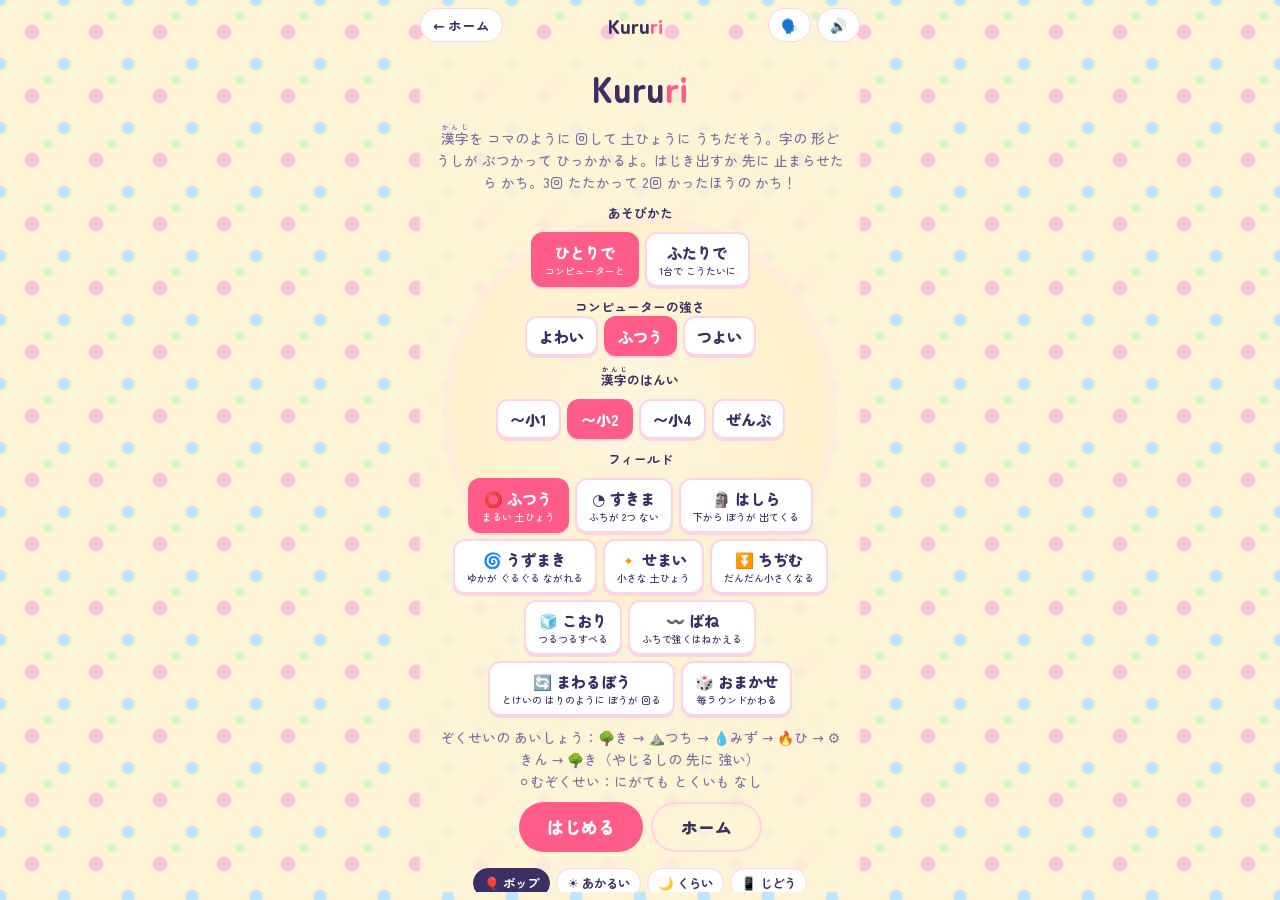
==== commit 471ea1e6: "Add files via upload" ====
--- a/koma.html
+++ b/koma.html
@@ -495,7 +495,24 @@
 野菜|やさい|食べるために そだてる 草
 図書|としょ|本
 雪山|ゆきやま|雪がつもった山
-夕日|ゆうひ|夕方の 太よう`;
+夕日|ゆうひ|夕方の 太よう
+森林|しんりん|木が たくさん 生えている ところ
+草花|くさばな|草や 花
+草木|くさき|草や 木
+手本|てほん|まねをして 学ぶもの
+学力|がくりょく|学んで 身につけた 力
+大学|だいがく|高校の あとに 学ぶ 学校
+上下|じょうげ|上と 下
+土木|どぼく|道や 川などを 作る しごと
+一日|いちにち|朝から 夜まで
+三人|さんにん|人が 三人
+千人|せんにん|人が 千人
+王女|おうじょ|王さまの むすめ
+玉子|たまご|にわとりなどの たまご
+水玉|みずたま|丸い つぶの もよう
+休学|きゅうがく|学校を しばらく 休むこと
+人手|ひとで|はたらく 人の 数
+町人|ちょうにん|むかし 町に すんでいた 人`;
 const IDIOM_SRC=`一石二鳥|いっせきにちょう|一つのことで二つの得をすること
 十人十色|じゅうにんといろ|考えや すきなものは 人それぞれ ちがうこと
 一期一会|いちごいちえ|一生に 一どの 出会いを 大切にすること
@@ -537,8 +554,8 @@
 // reading to show and speak: kun-yomi if there is one, otherwise on-yomi, in hiragana
 const kata2hira=t=>t.replace(/[\u30a1-\u30f6]/g,c=>String.fromCharCode(c.charCodeAt(0)-0x60));
 const YOMI={一:"いち",三:"さん",七:"しち",八:"はち",十:"じゅう",六:"ろく",千:"せん",万:"まん",校:"こう",学:"がく",上:"うえ",下:"した",
-  天:"てん",公:"こう",午:"ご",王:"おう",字:"じ",番:"ばん",電:"でん",地:"ち",理:"り",本:"ほん",名:"な",陽:"よう",祥:"しょう",加:"くわえる",社:"しゃ",力:"ちから",九:"きゅう",才:"さい"};
-function readingOf(k){const d=KDATA[k];if(!d)return"";if(YOMI[k])return YOMI[k];const r=d.kun!=="—"?d.kun:d.on;return kata2hira(r.split("・")[0].replace(/[()]/g,""))}
+  天:"てん",公:"こう",午:"ご",王:"おう",字:"じ",番:"ばん",電:"でん",地:"ち",理:"り",本:"ほん",名:"な",陽:"よう",祥:"しょう",社:"しゃ",力:"ちから",九:"きゅう",才:"さい"};
+function readingOf(k){const d=KDATA[k];if(!d)return"";if(YOMI[k])return YOMI[k];const r=d.kun!=="—"?d.kun:d.on;return kata2hira(r.split("・")[0].replace(/\(([^)]*)\)/g,"（$1）"))}
 
 // ================= コマバトル =================
 const $=id=>document.getElementById(id);
@@ -623,7 +640,7 @@
 let jaVoice=null;
 function pickVoice(){const vs=speechSynthesis.getVoices().filter(v=>/^ja/i.test(v.lang));jaVoice=vs.find(v=>v.localService)||vs[0]||null}
 if("speechSynthesis" in window){pickVoice();speechSynthesis.onvoiceschanged=pickVoice}
-function say(t){if(!voiceOn||!t||!("speechSynthesis" in window))return;try{speechSynthesis.cancel();const u=new SpeechSynthesisUtterance(t);u.lang="ja-JP";if(jaVoice)u.voice=jaVoice;u.rate=.95;speechSynthesis.speak(u)}catch(e){}}
+function say(t){if(t)t=String(t).replace(/[（(]([^）)]*)[）)]/g,"$1");if(!voiceOn||!t||!("speechSynthesis" in window))return;try{speechSynthesis.cancel();const u=new SpeechSynthesisUtterance(t);u.lang="ja-JP";if(jaVoice)u.voice=jaVoice;u.rate=.95;speechSynthesis.speak(u)}catch(e){}}
 function syncBtns(){$("sfxBtn").setAttribute("aria-pressed",sfxOn);$("voiceBtn").setAttribute("aria-pressed",voiceOn)}
 $("sfxBtn").onclick=()=>{sfxOn=!sfxOn;store("km-sfx",sfxOn?"1":"0");syncBtns()};
 $("voiceBtn").onclick=()=>{voiceOn=!voiceOn;store("bd-voice",voiceOn?"1":"0");syncBtns()};
--- a/fonts.css
+++ b/fonts.css
@@ -1,11 +1,12 @@
-@font-face{font-family:'Zen Maru Gothic';font-style:normal;font-weight:500;font-display:block;src:url([data-uri]) format('woff2');unicode-range:U+20-7e,U+d7,U+2014,U+2026,U+2191,U+3000-3002,U+300c-300d,U+301c,U+3042,U+3044,U+3046,U+3048,U+304a-3076,U+3078-3079,U+307b-308d,U+308f,U+3092-3093,U+30a2-30a4,U+30a6,U+30a8-30b5,U+30b7-30bb,U+30bd-30c1,U+30c3-30c4,U+30c6-30cb,U+30cf-30d5,U+30d7-30ed,U+30ef,U+30f3,U+30fb-30fc,U+4e00,U+4e03,U+4e07-4e0b,U+4e16,U+4e2d,U+4e38,U+4e45,U+4e59,U+4e5d,U+4e86,U+4e8c,U+4eba,U+4ed5,U+4ee5,U+4f11,U+4f1a,U+4f1d,U+4f4d,U+4f4f,U+4f53,U+4f55,U+4f5c,U+4f7f,U+4f8b,U+4fbf,U+4fe1,U+5024,U+5148-5149,U+5165,U+516b-516d,U+51fa,U+5206-5207,U+5225,U+524d,U+529b,U+52a0,U+52a9,U+52d5,U+5341,U+5343,U+5348,U+534a,U+5357,U+53cb,U+53e3-53e4,U+53eb,U+53f0,U+53f3,U+5408,U+540c-540d,U+5410,U+5438-5439,U+5473,U+547c,U+54b2,U+5531,U+55ab,U+5674,U+56db,U+56de,U+56f3,U+56fd,U+571f,U+5730,U+5834,U+5909,U+5915,U+591a,U+591c,U+5927,U+5929-592a,U+5973,U+597d,U+5999,U+59b9,U+59c9,U+59cb,U+59d3,U+5a18,U+5a5a,U+5a9b,U+5ac1,U+5b50,U+5b57,U+5b66,U+5b80,U+5b88-5b89,U+5b9a,U+5b9d,U+5b9f,U+5ba2,U+5ba4,U+5bae,U+5bb3,U+5bb6,U+5bbf,U+5bd2,U+5c0f,U+5c11,U+5c4b,U+5c71,U+5ddd,U+5dee,U+5e74,U+5e83,U+5f15,U+5f37,U+5f53,U+5f62,U+5f97,U+5fc3,U+5fdc,U+610f,U+624b,U+624d,U+6253,U+627f-6280,U+6295,U+6298,U+62bc,U+62e1,U+62fe,U+6301,U+6307,U+6368,U+6388,U+63a1,U+6545,U+6570,U+6587,U+65b0,U+65b9,U+65e5,U+65e9,U+660e,U+661f-6620,U+6628,U+662d,U+6642,U+6669,U+6674,U+6696-6697,U+66dc,U+66f8,U+6708,U+671d,U+671f,U+6728,U+672c,U+673a,U+6751,U+677e-677f,U+6797,U+67f1,U+6821,U+6839,U+685c,U+68ee,U+690d,U+697d,U+6a2a,U+6a4b,U+6a5f,U+6b62-6b63,U+6bce,U+6c17,U+6c34,U+6c60,U+6c7a,U+6c7d,U+6ca2,U+6cb9,U+6ce2,U+6cf3,U+6d17,U+6d3b,U+6d41,U+6d77,U+6e29,U+6e2f,U+6e56,U+6f22,U+6fa4,U+706b,U+70b9,U+719f,U+7389,U+738b,U+7406,U+751f,U+7530,U+7537,U+753a-753b,U+756a,U+7676,U+767b,U+76ee,U+77e5,U+77f3,U+793e,U+795e,U+7965,U+7a7a,U+7acb,U+7af9,U+7b11,U+7b2c,U+7b46,U+7b49,U+7b4b,U+7b54,U+7b97,U+7ba1,U+7bb1,U+7bb8,U+7bc0,U+7c21,U+7cf8,U+7d19-7d1a,U+7d30,U+7d42,U+7d44,U+7d50,U+7d66,U+7d75,U+7d9a,U+7dd1,U+7dda,U+7df4,U+7f8e,U+8003,U+8015,U+805e,U+81e8,U+81ea,U+8272,U+82b1,U+82bd,U+82e5-82e6,U+82f1,U+8336,U+8349,U+8377,U+83dc,U+843d,U+8449,U+85ac,U+884c,U+898b,U+8a00,U+8a08,U+8a13,U+8a18,U+8a66,U+8a69,U+8a71,U+8a8c,U+8a9e,U+8aa4,U+8aac-8aad,U+8abf,U+8ac7,U+8cdb,U+8d70,U+8d77,U+8eab,U+8eca,U+8ee2,U+8fd1,U+8fd4,U+9001,U+901a,U+901f,U+9031-9032,U+904a-904b,U+9053-9054,U+9060,U+90aa,U+90e8,U+91ce,U+91d1,U+91dd,U+9234,U+9244,U+925b,U+9280,U+9285,U+92fc,U+932f,U+9332,U+934b,U+93e1,U+9451,U+9577,U+9593,U+9662,U+967d,U+968e,U+96e8,U+96ea,U+96f2,U+96fb,U+9752,U+97f3,U+98a8,U+98df,U+9996,U+9ad8,U+9b54,U+9ce5,U+ff01,U+ff08-ff09,U+ff1a,U+ff1f}
-@font-face{font-family:'Zen Maru Gothic';font-style:normal;font-weight:500;font-display:block;src:url([data-uri]) format('woff2');unicode-range:U+20-7e,U+d7,U+2014,U+2026,U+2191}
-@font-face{font-family:'Zen Maru Gothic';font-style:normal;font-weight:700;font-display:block;src:url([data-uri]) format('woff2');unicode-range:U+20-7e,U+d7,U+2014,U+2026,U+2191,U+3000-3002,U+300c-300d,U+301c,U+3042,U+3044,U+3046,U+3048,U+304a-3076,U+3078-3079,U+307b-308d,U+308f,U+3092-3093,U+30a2-30a4,U+30a6,U+30a8-30b5,U+30b7-30bb,U+30bd-30c1,U+30c3-30c4,U+30c6-30cb,U+30cf-30d5,U+30d7-30ed,U+30ef,U+30f3,U+30fb-30fc,U+4e00,U+4e03,U+4e07-4e0b,U+4e16,U+4e2d,U+4e38,U+4e45,U+4e59,U+4e5d,U+4e86,U+4e8c,U+4eba,U+4ed5,U+4ee5,U+4f11,U+4f1a,U+4f1d,U+4f4d,U+4f4f,U+4f53,U+4f55,U+4f5c,U+4f7f,U+4f8b,U+4fbf,U+4fe1,U+5024,U+5148-5149,U+5165,U+516b-516d,U+51fa,U+5206-5207,U+5225,U+524d,U+529b,U+52a0,U+52a9,U+52d5,U+5341,U+5343,U+5348,U+534a,U+5357,U+53cb,U+53e3-53e4,U+53eb,U+53f0,U+53f3,U+5408,U+540c-540d,U+5410,U+5438-5439,U+5473,U+547c,U+54b2,U+5531,U+55ab,U+5674,U+56db,U+56de,U+56f3,U+56fd,U+571f,U+5730,U+5834,U+5909,U+5915,U+591a,U+591c,U+5927,U+5929-592a,U+5973,U+597d,U+5999,U+59b9,U+59c9,U+59cb,U+59d3,U+5a18,U+5a5a,U+5a9b,U+5ac1,U+5b50,U+5b57,U+5b66,U+5b80,U+5b88-5b89,U+5b9a,U+5b9d,U+5b9f,U+5ba2,U+5ba4,U+5bae,U+5bb3,U+5bb6,U+5bbf,U+5bd2,U+5c0f,U+5c11,U+5c4b,U+5c71,U+5ddd,U+5dee,U+5e74,U+5e83,U+5f15,U+5f37,U+5f53,U+5f62,U+5f97,U+5fc3,U+5fdc,U+610f,U+624b,U+624d,U+6253,U+627f-6280,U+6295,U+6298,U+62bc,U+62e1,U+62fe,U+6301,U+6307,U+6368,U+6388,U+63a1,U+6545,U+6570,U+6587,U+65b0,U+65b9,U+65e5,U+65e9,U+660e,U+661f-6620,U+6628,U+662d,U+6642,U+6669,U+6674,U+6696-6697,U+66dc,U+66f8,U+6708,U+671d,U+671f,U+6728,U+672c,U+673a,U+6751,U+677e-677f,U+6797,U+67f1,U+6821,U+6839,U+685c,U+68ee,U+690d,U+697d,U+6a2a,U+6a4b,U+6a5f,U+6b62-6b63,U+6bce,U+6c17,U+6c34,U+6c60,U+6c7a,U+6c7d,U+6ca2,U+6cb9,U+6ce2,U+6cf3,U+6d17,U+6d3b,U+6d41,U+6d77,U+6e29,U+6e2f,U+6e56,U+6f22,U+6fa4,U+706b,U+70b9,U+719f,U+7389,U+738b,U+7406,U+751f,U+7530,U+7537,U+753a-753b,U+756a,U+7676,U+767b,U+76ee,U+77e5,U+77f3,U+793e,U+795e,U+7965,U+7a7a,U+7acb,U+7af9,U+7b11,U+7b2c,U+7b46,U+7b49,U+7b4b,U+7b54,U+7b97,U+7ba1,U+7bb1,U+7bb8,U+7bc0,U+7c21,U+7cf8,U+7d19-7d1a,U+7d30,U+7d42,U+7d44,U+7d50,U+7d66,U+7d75,U+7d9a,U+7dd1,U+7dda,U+7df4,U+7f8e,U+8003,U+8015,U+805e,U+81e8,U+81ea,U+8272,U+82b1,U+82bd,U+82e5-82e6,U+82f1,U+8336,U+8349,U+8377,U+83dc,U+843d,U+8449,U+85ac,U+884c,U+898b,U+8a00,U+8a08,U+8a13,U+8a18,U+8a66,U+8a69,U+8a71,U+8a8c,U+8a9e,U+8aa4,U+8aac-8aad,U+8abf,U+8ac7,U+8cdb,U+8d70,U+8d77,U+8eab,U+8eca,U+8ee2,U+8fd1,U+8fd4,U+9001,U+901a,U+901f,U+9031-9032,U+904a-904b,U+9053-9054,U+9060,U+90aa,U+90e8,U+91ce,U+91d1,U+91dd,U+9234,U+9244,U+925b,U+9280,U+9285,U+92fc,U+932f,U+9332,U+934b,U+93e1,U+9451,U+9577,U+9593,U+9662,U+967d,U+968e,U+96e8,U+96ea,U+96f2,U+96fb,U+9752,U+97f3,U+98a8,U+98df,U+9996,U+9ad8,U+9b54,U+9ce5,U+ff01,U+ff08-ff09,U+ff1a,U+ff1f}
-@font-face{font-family:'Zen Maru Gothic';font-style:normal;font-weight:700;font-display:block;src:url([data-uri]) format('woff2');unicode-range:U+20-7e,U+d7,U+2014,U+2026,U+2191}
-@font-face{font-family:'Zen Maru Gothic';font-style:normal;font-weight:900;font-display:block;src:url([data-uri]